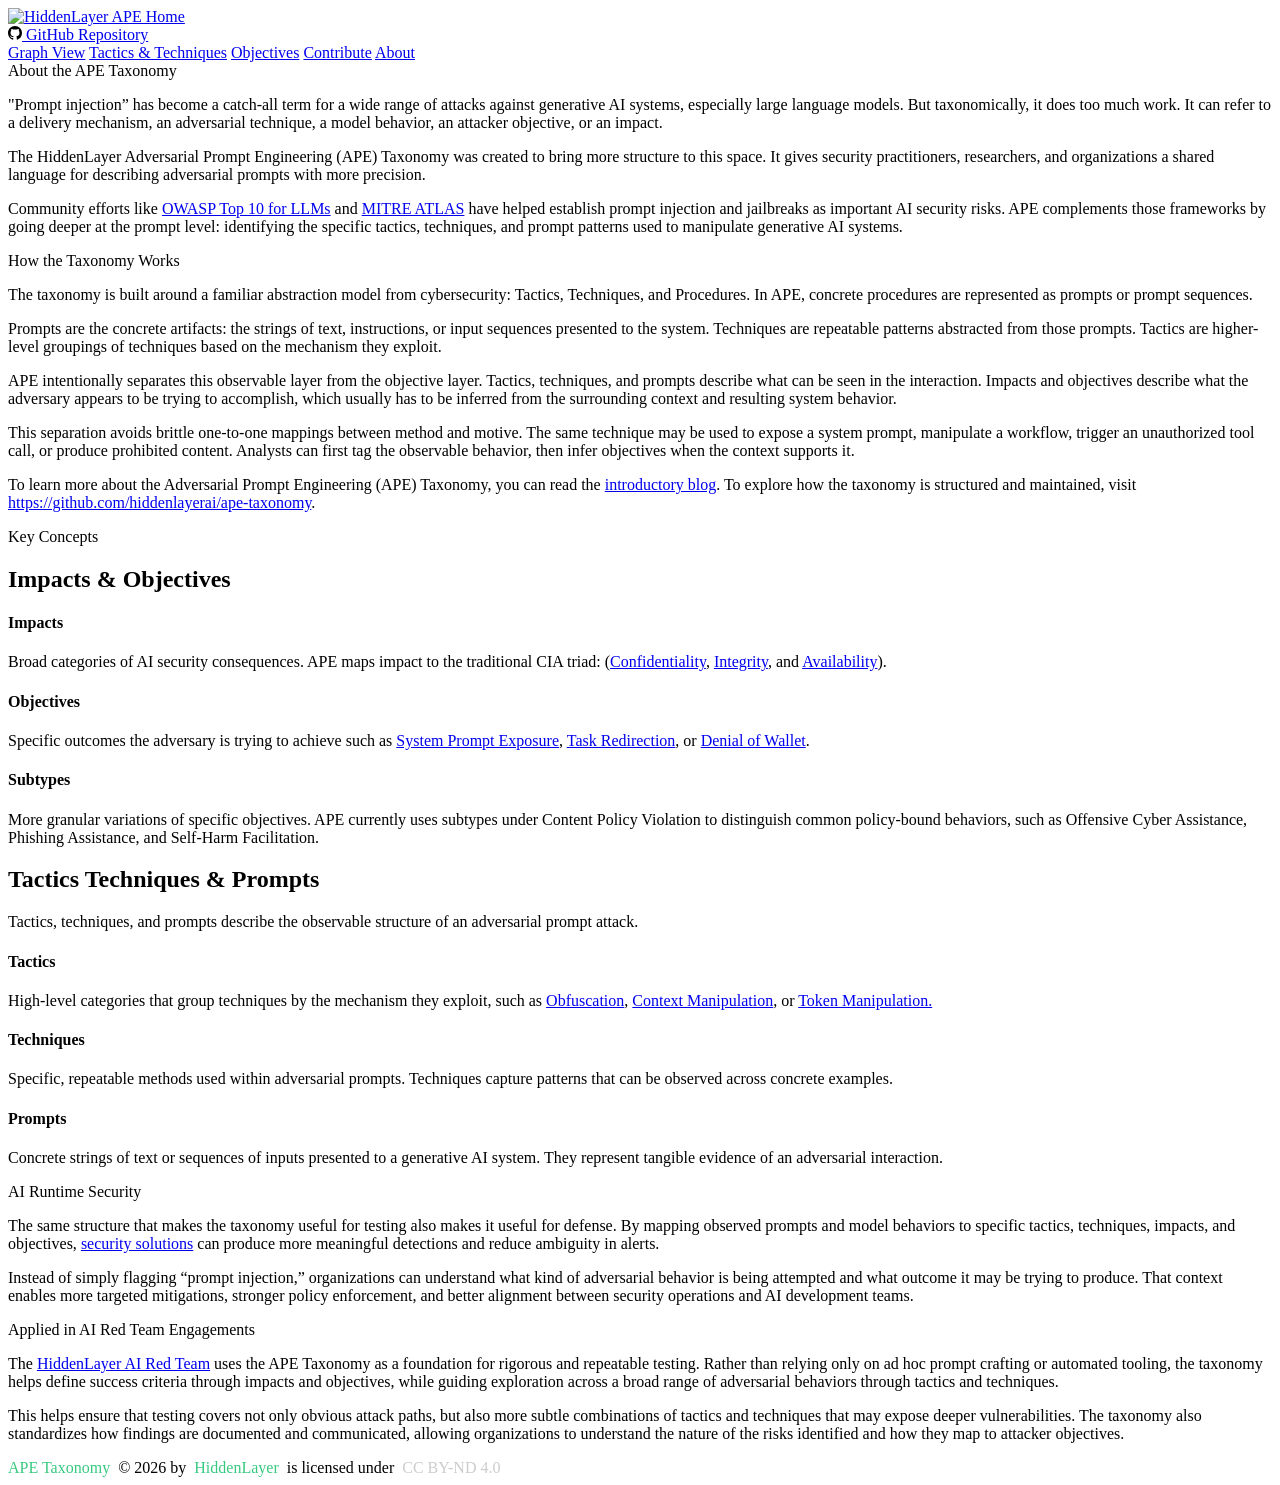
==== docs/about.html @ 5c0e4889 "APE v3" ====
<!DOCTYPE html>
<html lang="en">
<head>
  <meta charset="UTF-8" />
  <meta name="viewport" content="width=device-width, initial-scale=1.0" />
  <title>HiddenLayer APE</title>
  <link rel="icon" href="favicon.ico" />
  <link rel="preconnect" href="https://fonts.googleapis.com" />
  <link rel="preconnect" href="https://fonts.gstatic.com" crossorigin />
  <link href="https://fonts.googleapis.com/css2?family=Work+Sans:wght@400;500;600&family=Roboto+Mono:wght@400&display=swap" rel="stylesheet" />
  <link rel="stylesheet" href="css/main.css" />
</head>
<body>

  <!-- ── Header + Navigation ── -->
  <header>
    <a href="/index.html" class="nav-logo-link">
      <img src="images/logo.png" alt="HiddenLayer APE Home" class="nav-logo" />
    </a>
    <div class="header-actions">
      <a href="https://github.com/hiddenlayerai/ape-taxonomy" target="_blank" rel="noopener noreferrer"
         class="header-btn">
        <svg height="14" viewBox="0 0 16 16" width="14" aria-hidden="true"><path fill-rule="evenodd" d="M8 0C3.58 0 0 3.58 0 8c0 3.54 2.29 6.53 5.47 7.59.4.07.55-.17.55-.38 0-.19-.01-.82-.01-1.49-2.01.37-2.53-.49-2.69-.94-.09-.23-.48-.94-.82-1.13-.28-.15-.68-.52-.01-.53.63-.01 1.08.58 1.23.82.72 1.21 1.87.87 2.33.66.07-.52.28-.87.51-1.07-1.78-.2-3.64-.89-3.64-3.95 0-.87.31-1.59.82-2.15-.08-.2-.36-1.02.08-2.12 0 0 .67-.21 2.2.82.64-.18 1.32-.27 2-.27.68 0 1.36.09 2 .27 1.53-1.04 2.2-.82 2.2-.82.44 1.1.16 1.92.08 2.12.51.56.82 1.27.82 2.15 0 3.07-1.87 3.75-3.65 3.95.29.25.54.73.54 1.48 0 1.07-.01 1.93-.01 2.2 0 .21.15.46.55.38A8.013 8.013 0 0016 8c0-4.42-3.58-8-8-8z"></path></svg>
        GitHub Repository
      </a>
    </div>
    <nav id="main-nav">
      <a href="index.html" class="nav-link">Graph View</a>
      <a href="ttps.html" class="nav-link">Tactics & Techniques</a>
      <a href="objectives.html" class="nav-link">Objectives</a>
      <a href="contribute.html" class="nav-link">Contribute</a>
      <a href="about.html" class="nav-link active">About</a>
    </nav>
  </header>

  <!-- ── Main Content ── -->
  <main id="main-content" class="contribute-page">
    <section class="content-section contribute-intro">
      <div class="section-label">About the APE Taxonomy</div>
      <p>
        "Prompt injection” has become a catch-all term for a wide range of attacks against generative AI systems, especially large language models. But taxonomically, it does too much work. It can refer to a delivery mechanism, an adversarial technique, a model behavior, an attacker objective, or an impact.
      </p>
      <p>
        The HiddenLayer Adversarial Prompt Engineering (APE) Taxonomy was created to bring more structure to this space. It gives security practitioners, researchers, and organizations a shared language for describing adversarial prompts with more precision.
      </p>
      <p>
        Community efforts like <a href="https://owasp.org/www-project-top-10-for-large-language-model-applications/" target="_blank">OWASP Top 10 for LLMs</a> and <a href="https://atlas.mitre.org/" target="_blank">MITRE ATLAS</a> have helped establish prompt injection and jailbreaks as important AI security risks. APE complements those frameworks by going deeper at the prompt level: identifying the specific tactics, techniques, and prompt patterns used to manipulate generative AI systems.
      </p>
      <div class="section-label">How the Taxonomy Works</div>
      <p>
        The taxonomy is built around a familiar abstraction model from cybersecurity: Tactics, Techniques, and Procedures. In APE, concrete procedures are represented as prompts or prompt sequences.
      </p>
      <p>
        Prompts are the concrete artifacts: the strings of text, instructions, or input sequences presented to the system. Techniques are repeatable patterns abstracted from those prompts. Tactics are higher-level groupings of techniques based on the mechanism they exploit.
      </p>
      <p>
        APE intentionally separates this observable layer from the objective layer. Tactics, techniques, and prompts describe what can be seen in the interaction. Impacts and objectives describe what the adversary appears to be trying to accomplish, which usually has to be inferred from the surrounding context and resulting system behavior.
      </p>
      <p>
        This separation avoids brittle one-to-one mappings between method and motive. The same technique may be used to expose a system prompt, manipulate a workflow, trigger an unauthorized tool call, or produce prohibited content. Analysts can first tag the observable behavior, then infer objectives when the context supports it.
      </p>
      <p>
        To learn more about the Adversarial Prompt Engineering (APE) Taxonomy, you can read the <a href="https://www.hiddenlayer.com/research/introducing-a-taxonomy-of-adversarial-prompt-engineering" target="_blank">introductory blog</a>. To explore how the taxonomy is structured and maintained, visit <a href="https://github.com/hiddenlayerai/ape-taxonomy" target="_blank">https://github.com/hiddenlayerai/ape-taxonomy</a>. 
      </p>
    </section>

    <section class="content-section">
      <div class="section-label">Key Concepts</div>
      <!--
      <img src="/images/taxonomy_graphic.png" alt="APE TTPs" style="width: 75%; display: block; margin: 0 auto 20px;">
      -->
      <div class="about-panel-grid">
        <article class="detail-panel about-panel">
          <h2>Impacts & Objectives</h2>
          <h4>Impacts</h4>
          <p>Broad categories of AI security consequences. APE maps impact to the traditional CIA triad: (<a href="/impact.html?id=HLG01">Confidentiality</a>, <a href="/impact.html?id=HLG02">Integrity</a>, and <a href="/impact.html?id=HLG03">Availability</a>).</p>
          <h4>Objectives</h4>
          <p>Specific outcomes the adversary is trying to achieve such as <a href="/objective.html?id=HLG01.01">System Prompt Exposure</a>, <a href="/objective.html?id=HLG02.01">Task Redirection</a>, or <a href="/objective.html?id=HLG03.03">Denial of Wallet</a>.</p>
          <h4>Subtypes</h4>
          <p>More granular variations of specific objectives. APE currently uses subtypes under Content Policy Violation to distinguish common policy-bound behaviors, such as Offensive Cyber Assistance, Phishing Assistance, and Self-Harm Facilitation.</p>
        </article>

        <article class="detail-panel about-panel">
          <h2>Tactics Techniques & Prompts</h2>
          <p>Tactics, techniques, and prompts describe the observable structure of an adversarial prompt attack.</p>
          <h4>Tactics</h4>
          <p>High-level categories that group techniques by the mechanism they exploit, such as <a href="tactic.html?id=HLT01">Obfuscation</a>, <a href="tactic.html?id=HLT05">Context Manipulation</a>, or <a href="tactic.html?id=HLT04">Token Manipulation.</a></p>
          <h4>Techniques</h4>
          <p>Specific, repeatable methods used within adversarial prompts. Techniques capture patterns that can be observed across concrete examples. </p>
          <h4>Prompts</h4>
          <p>Concrete strings of text or sequences of inputs presented to a generative AI system. They represent tangible evidence of an adversarial interaction.</p>
        </article>
        
      </div>
    </section>

    <section class="content-section contribute-intro">
      <div class="section-label">AI Runtime Security</div>
      <p>
        The same structure that makes the taxonomy useful for testing also makes it useful for defense. By mapping observed prompts and model behaviors to specific tactics, techniques, impacts, and objectives, <a href="https://www.hiddenlayer.com/platform/ai-runtime-security" target="_blank">security solutions</a> can produce more meaningful detections and reduce ambiguity in alerts. 
      </p>
      <p>
        Instead of simply flagging “prompt injection,” organizations can understand what kind of adversarial behavior is being attempted and what outcome it may be trying to produce. That context enables more targeted mitigations, stronger policy enforcement, and better alignment between security operations and AI development teams.
      </p>
    </section>

    <section class="content-section contribute-intro">
      <div class="section-label">Applied in AI Red Team Engagements</div>
      <p>
        The <a href="https://www.hiddenlayer.com/services" target="_blank">HiddenLayer AI Red Team</a> uses the APE Taxonomy as a foundation for rigorous and repeatable testing. Rather than relying only on ad hoc prompt crafting or automated tooling, the taxonomy helps define success criteria through impacts and objectives, while guiding exploration across a broad range of adversarial behaviors through tactics and techniques.
      </p>
      <p>
        This helps ensure that testing covers not only obvious attack paths, but also more subtle combinations of tactics and techniques that may expose deeper vulnerabilities. The taxonomy also standardizes how findings are documented and communicated, allowing organizations to understand the nature of the risks identified and how they map to attacker objectives.
      </p>
    </section>



  </main>

  <footer class="site-footer">
    <a href="https://github.com/hiddenlayerai/ape-taxonomy" style="color: #37C980; text-decoration: none;">APE Taxonomy</a>
    <span>&nbsp;© 2026 by&nbsp;</span>
    <a href="https://hiddenlayer.com" style="color: #37C980; text-decoration: none;">HiddenLayer</a>
    <span>&nbsp;is licensed under&nbsp;</span>
    <a href="https://creativecommons.org/licenses/by-nd/4.0/" style="color: #ccc; text-decoration: none;">CC BY-ND 4.0</a>
  </footer>
</body>
</html>
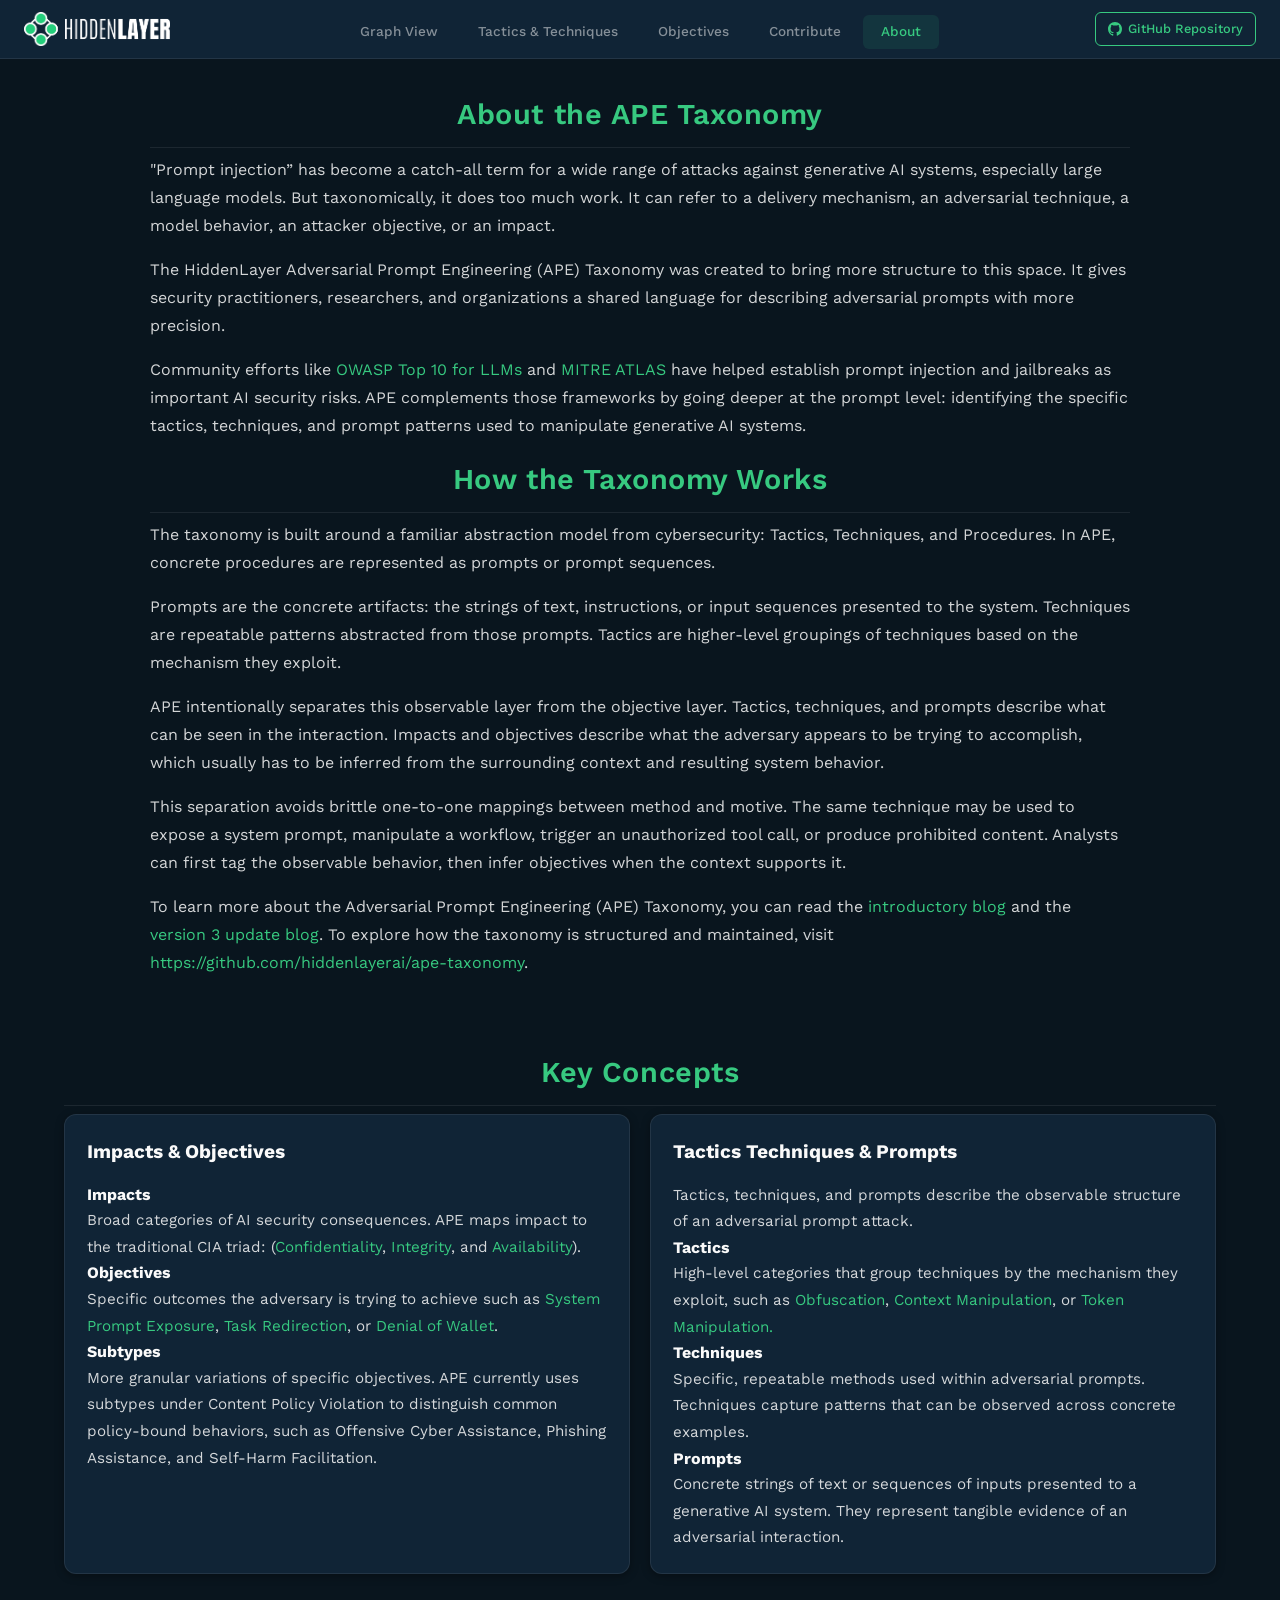
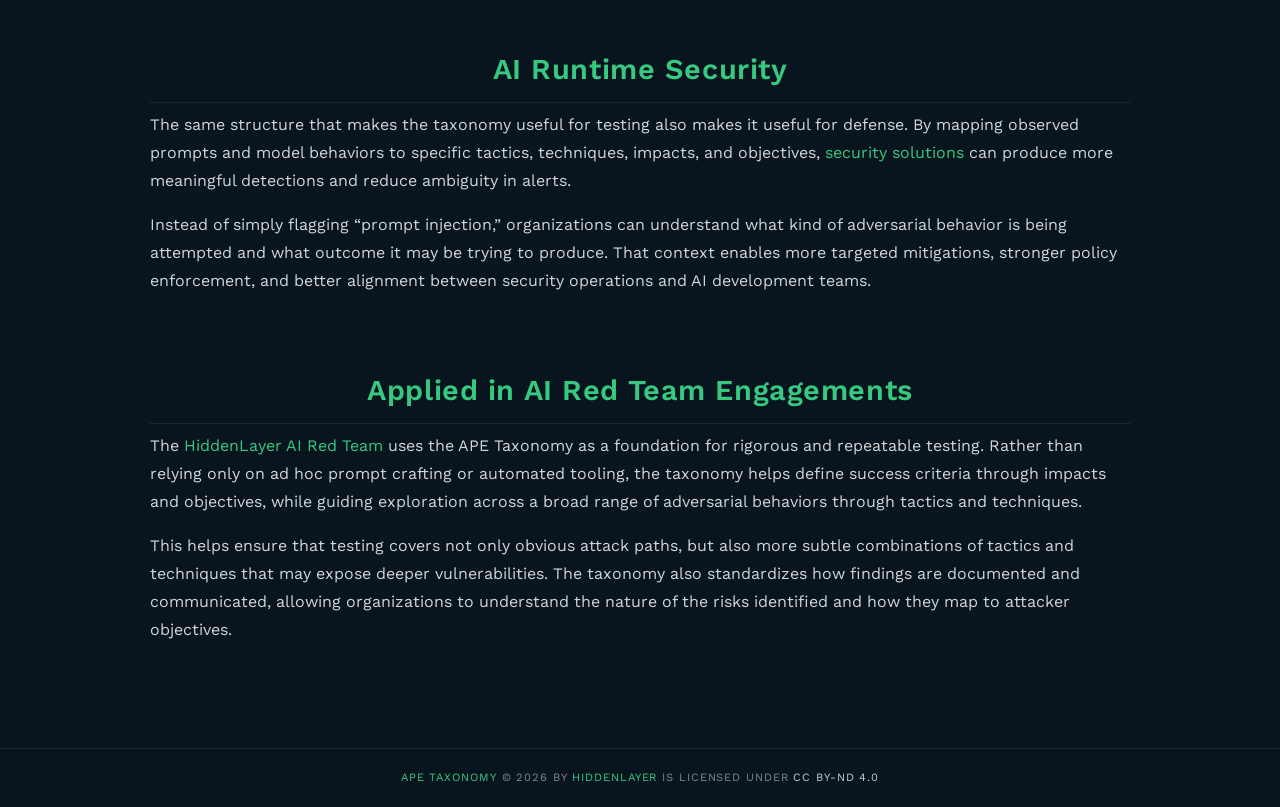
==== commit 99840fed: "Add Legacy Graph View Added v1 legacy graph view back for backwards compatibility." ====
--- a/docs/about.html
+++ b/docs/about.html
@@ -60,7 +60,7 @@
         This separation avoids brittle one-to-one mappings between method and motive. The same technique may be used to expose a system prompt, manipulate a workflow, trigger an unauthorized tool call, or produce prohibited content. Analysts can first tag the observable behavior, then infer objectives when the context supports it.
       </p>
       <p>
-        To learn more about the Adversarial Prompt Engineering (APE) Taxonomy, you can read the <a href="https://www.hiddenlayer.com/research/introducing-a-taxonomy-of-adversarial-prompt-engineering" target="_blank">introductory blog</a>. To explore how the taxonomy is structured and maintained, visit <a href="https://github.com/hiddenlayerai/ape-taxonomy" target="_blank">https://github.com/hiddenlayerai/ape-taxonomy</a>. 
+        To learn more about the Adversarial Prompt Engineering (APE) Taxonomy, you can read the <a href="https://www.hiddenlayer.com/research/introducing-a-taxonomy-of-adversarial-prompt-engineering" target="_blank">introductory blog</a> and the <a href="https://www.hiddenlayer.com/research/updating-hiddenlayers-ape-taxonomy-a-new-objective-model-for-ai-attacks" target="_blank">version 3 update blog</a>. To explore how the taxonomy is structured and maintained, visit <a href="https://github.com/hiddenlayerai/ape-taxonomy" target="_blank">https://github.com/hiddenlayerai/ape-taxonomy</a>. 
       </p>
     </section>
 
--- a/docs/css/main.css
+++ b/docs/css/main.css
@@ -0,0 +1,3212 @@
+/* ============================================================
+   HiddenLayer APE Stylesheet
+
+   Organization
+   1. Design Tokens
+   2. Reset & Base
+   3. Header & Navigation
+   4. Search & Results
+   5. Page Layout
+   6. Matrix & Categories
+   7. Cards & Accordions
+   8. Objectives Page
+   9. Industry Page
+   10. Modal & Prompt Examples
+   11. Graph Page
+   12. Detail Pages
+   13. Contribute Page
+   14. About Page
+   15. Animations
+   16. Responsive Breakpoints
+   17. Footer & Floating Actions
+   ============================================================ */
+
+/* ============================================================
+   Design Tokens
+   ============================================================ */
+:root {
+  --bg:           #09151E;
+  --bg-card:      #102436;
+  --bg-header:    #09151E;
+  --accent:       #37C980;
+  --accent-dim:   #37C980;
+  --text:         #FAFAFA;
+  --text-muted:   rgba(250,250,250,0.5);
+  --border:       rgba(250,250,250,0.08);
+  --highlight-bg: rgba(55, 201, 128, 0.25);
+  --highlight-color: #37C980;
+  --shadow-card:  0 2px 8px rgba(0,0,0,0.35);
+  --shadow-hover:  0 6px 20px rgba(0,0,0,0.55);
+  --radius:       8px;
+  --font:         'Work Sans', system-ui, sans-serif;
+  --transition:   0.2s ease;
+}
+
+/* ============================================================
+   Reset & Base
+   ============================================================ */
+*, *::before, *::after { box-sizing: border-box; margin: 0; padding: 0; }
+
+html { font-size: 16px; scroll-behavior: smooth; }
+
+body {
+  font-family: var(--font);
+  background: var(--bg);
+  color: var(--text);
+  min-height: 100vh;
+  display: grid; 
+  grid-template-rows: auto minmax(0, 1fr) auto;
+  flex-direction: column;
+  line-height: 1.6;
+  overflow-x: hidden;
+}
+
+a:hover { text-decoration: underline; }
+
+mark {
+  background: var(--highlight-bg);
+  color: var(--highlight-color);
+  border-radius: 2px;
+  padding: 0 1px;
+}
+
+footer a:hover {
+  color: var(--text);
+}
+
+#modal-body {
+  padding: 20px 18px;
+  overflow-y: auto;
+}
+
+.modal-examples-list li a:hover {
+  text-decoration: underline;
+}
+
+.detail-breadcrumbs a:hover {
+  color: var(--text);
+}
+
+.detail-meta h2 {
+  margin: 0 0 10px;
+  font-size: 0.98rem;
+  color: var(--text);
+}
+
+body:has(#controls) {
+  grid-template-rows: auto auto minmax(0, 1fr) auto;
+}
+
+html,
+body {
+  width: 100%;
+  max-width: 100%;
+  overflow-x: hidden;
+}
+
+/* ============================================================
+   Header & Navigation
+   ============================================================ */
+header {
+  background: #102436;
+  border-bottom: 1px solid var(--border);
+  padding: 9px 24px;
+  display: grid;
+  grid-template-columns: auto 1fr auto;
+  grid-template-rows: auto auto;
+  align-items: center;
+  column-gap: 16px;
+  row-gap: 6px;
+  position: sticky;
+  top: 0;
+  z-index: 100;
+}
+
+header > .nav-logo { grid-column: 1; grid-row: 1 / 3; align-self: center; }
+
+.header-center { grid-column: 2; grid-row: 1; }
+
+.header-actions { grid-column: 3; grid-row: 1 / 3; align-self: center; }
+
+header > #main-nav { grid-column: 2; grid-row: 2; display: flex; justify-content: center; gap: 4px; }
+
+.header-center {
+  display: flex;
+  flex-direction: column;
+  align-items: center;
+  gap: 18px;
+  min-width: 0;
+}
+
+.header-actions {
+  display: flex;
+  flex-direction: column;
+  align-items: stretch;
+  gap: 8px;
+  flex-shrink: 0;
+}
+
+.header-btn {
+  display: inline-flex;
+  align-items: center;
+  justify-content: center;
+  gap: 6px;
+  font-size: clamp(0.72rem, 1.3vw, 0.8rem);
+  font-weight: 500;
+  font-family: var(--font);
+  color: var(--accent);
+  border: 1px solid var(--accent);
+  border-radius: 6px;
+  padding: 6px 12px;
+  min-height: 32px;
+  white-space: nowrap;
+  text-decoration: none;
+  transition: background var(--transition), color var(--transition);
+}
+
+.header-btn:hover {
+  background: var(--accent);
+  color: var(--bg);
+  text-decoration: none;
+}
+
+.header-btn svg {
+  fill: currentColor;
+  flex-shrink: 0;
+}
+
+#site-title {
+  font-size: clamp(1.2rem, 2.5vw, 1.8rem);
+  line-height: 1.25;
+  font-weight: 600;
+  color: #FAFAFA;
+  letter-spacing: -0.01em;
+  text-align: center;
+}
+
+.matrix-scroll .category-header {
+  height: 96px;
+  min-height: 96px;
+  max-height: 96px;
+  display: flex;
+  align-items: center;
+  justify-content: center;
+  padding: 8px 6px;
+  margin-bottom: 12px;
+  text-align: center;
+}
+
+#objectives-content .category-header {
+  padding: 0;
+  margin-bottom: 0;
+  min-width: 0;
+  width: 100%;
+  min-height: 150px;
+  display: flex;
+  align-items: center;
+  justify-content: center;
+  gap: 12px;
+}
+
+.card:hover > .card-header .card-name,
+.card:hover > .objective-expand-toggle .card-name {
+  color: var(--accent);
+}
+
+.card-header {
+  display: flex;
+  align-items: flex-start;
+  justify-content: space-between;
+  gap: 12px;
+  padding: 14px 16px;
+  cursor: pointer;
+  user-select: none;
+  -webkit-user-select: none;
+}
+
+.card-header-text { flex: 1; min-width: 0; }
+
+#modal-header {
+  display: flex;
+  align-items: center;
+  justify-content: space-between;
+  padding: 14px 18px;
+  border-bottom: 1px solid var(--border);
+  flex-shrink: 0;
+}
+
+header > #main-nav {
+  position: static;
+  background: none;
+  border: none;
+  padding: 0;
+  min-height: auto;
+}
+
+header > .nav-logo-link {
+  grid-column: 1;
+  grid-row: 1 / 3;
+  align-self: center;
+}
+
+.nav-logo {
+  height: clamp(22px, 4vw, 34px);
+  width: auto;
+  display: block;
+}
+
+.nav-logo-link {
+  display: inline-block;
+}
+
+.nav-logo-link:hover {
+  text-decoration: none;
+}
+
+.nav-link {
+  font-size: clamp(0.75rem, 1.4vw, 0.85rem);
+  font-weight: 500;
+  color: var(--text-muted);
+  padding: 6px 18px;
+  border-radius: 6px;
+  text-decoration: none;
+  transition: color var(--transition), background var(--transition);
+}
+
+.nav-link:hover {
+  color: var(--text);
+  text-decoration: none;
+}
+
+.nav-link.active {
+  color: var(--accent);
+  background: rgba(55,201,128,0.1);
+}
+
+.detail-nav-section-title {
+  font-size: 0.7rem;
+  letter-spacing: 0.08em;
+  text-transform: uppercase;
+  color: var(--text-muted);
+  margin: 0 6px 10px;
+}
+
+.detail-example-header {
+  display: flex;
+  justify-content: space-between;
+  align-items: center;
+  gap: 12px;
+  padding: 10px 14px;
+  border-bottom: 1px solid var(--border);
+  color: var(--text-muted);
+  font-size: 0.7rem;
+  text-transform: uppercase;
+  letter-spacing: 0.08em;
+}
+
+.detail-objective-nav-item.depth-1 {
+  margin-bottom: 2px;
+}
+
+.detail-objective-nav-item.depth-1 .detail-technique-link {
+  border-radius: 6px;
+}
+
+.detail-example-header.standalone {
+  margin-bottom: 12px;
+  border: 1px solid var(--border);
+  border-radius: 12px;
+  background: var(--bg);
+}
+
+.category-name-btn,
+.card-header {
+  color: inherit;
+  text-decoration: none;
+}
+
+.category-name-btn:hover,
+.card-header:hover {
+  text-decoration: none;
+}
+
+.matrix-scroll .objective-category .category-header {
+  height: 104px;
+  min-height: 104px;
+  max-height: 104px;
+  padding: 8px 6px;
+}
+
+.objective-card .card-header,
+.objective-card-header {
+  width: 100%;
+  max-width: 100%;
+  border: 0;
+  background: transparent;
+  color: inherit;
+  font-family: var(--font);
+}
+
+.objective-category,
+.objective-card,
+.objective-card .card-header,
+.objective-card-header,
+.objective-impact-btn,
+.objective-impact-name,
+.objective-card .card-name {
+  min-width: 0;
+  max-width: 100%;
+}
+
+.objective-card .card-header {
+  align-items: center;
+  min-height: 58px;
+}
+
+.integrity-domain-header {
+  display: flex;
+  gap: 14px;
+  align-items: flex-start;
+}
+
+.integrity-domain .objective-card .card-header {
+  min-height: 40px;
+  padding: 8px 12px;
+}
+
+header {
+  position: relative;
+  display: grid;
+  grid-template-columns: 220px 1fr 220px;
+  align-items: center;
+  padding: 9px 24px;
+}
+
+header > #main-nav {
+  grid-column: 2;
+  display: flex;
+  justify-content: center;
+  align-items: center;
+  gap: 4px;
+}
+
+.header-actions {
+  position: absolute;
+  right: 24px;
+  top: 50%;
+  transform: translateY(-50%);
+}
+
+.nav-logo-link {
+  grid-column: 1;
+  justify-self: start;
+}
+
+.header-actions {
+  grid-column: 3;
+  justify-self: end;
+
+  position: static;
+  transform: none;
+}
+
+.integrity-domain-header,
+.objective-subtype-header {
+  gap: 0;
+}
+
+.objective-group-header {
+  display: flex;
+  align-items: center;
+  justify-content: flex-start;
+}
+
+.objective-nested-panel .objective-card .card-header {
+  min-height: 38px;
+  padding: 8px 10px;
+}
+
+#content.objectives-matrix .objective-impact-group .objective-card .card-header {
+  min-height: 40px;
+  padding: 8px 12px;
+}
+
+.card:hover > .card-header .card-name,
+.card:hover > .objective-expand-toggle .card-name {
+  color: var(--accent);
+}
+
+.objective-nested-panel .card:hover > .card-header .card-name,
+.objective-nested-panel .card:hover > .objective-expand-toggle .card-name {
+  color: var(--accent);
+}
+
+.detail-nav-section-title {
+  margin: 0 6px 14px;
+  font-size: 0.72rem;
+  font-weight: 500;
+  letter-spacing: 0.12em;
+  text-transform: uppercase;
+  color: rgba(250, 250, 250, 0.52);
+}
+
+/* ============================================================
+   Search & Results
+   ============================================================ */
+#controls {
+  background: var(--bg);
+  border-bottom: 1px solid var(--border);
+  padding: 12px 24px;
+}
+
+.search-wrap {
+  max-width: 680px;
+  margin: 0 auto;
+  position: relative;
+  display: flex;
+  align-items: center;
+}
+
+.search-icon {
+  position: absolute;
+  left: 12px;
+  color: var(--text-muted);
+  pointer-events: none;
+  font-size: 1rem;
+}
+
+#search-input,
+#graph-search-input {
+  width: 100%;
+  padding: 10px 44px 10px 38px;
+  background: var(--bg-card);
+  border: 1px solid var(--border);
+  border-radius: 24px;
+  color: var(--text);
+  font-size: 0.9rem;
+  font-family: var(--font);
+  outline: none;
+  transition: border-color var(--transition), box-shadow var(--transition);
+}
+
+#search-input::placeholder,
+#graph-search-input::placeholder { color: var(--text-muted); }
+
+#search-input:focus,
+#graph-search-input:focus {
+  border-color: var(--accent);
+  box-shadow: 0 0 0 3px rgba(55,201,128,0.15);
+}
+
+#clear-btn,
+#graph-clear-btn {
+  position: absolute;
+  right: 8px;
+  background: none;
+  border: none;
+  color: var(--text-muted);
+  cursor: pointer;
+  font-size: 1rem;
+  padding: 8px;
+  border-radius: 50%;
+  display: none;
+  line-height: 1;
+  transition: color var(--transition);
+}
+
+#clear-btn:hover,
+#graph-clear-btn:hover { color: var(--text); }
+
+#clear-btn.visible,
+#graph-clear-btn.visible { display: block; }
+
+#results-count {
+  font-size: 0.8rem;
+  color: var(--text-muted);
+  margin-bottom: 16px;
+  min-height: 1.2em;
+}
+
+#content.search-mode {
+  display: flex;
+  flex-direction: column;
+  align-items: stretch;
+  max-width: 800px;
+  margin: 0 auto;
+  width: 100%;
+  gap: 0;
+}
+
+#content.search-mode .search-result-card {
+  width: 100%;
+  margin-bottom: 8px;
+}
+
+.search-result-tactic {
+  font-size: 0.7rem;
+  font-weight: 500;
+  text-transform: uppercase;
+  letter-spacing: 0.07em;
+  color: var(--accent);
+  margin-bottom: 3px;
+}
+
+.search-result-name {
+  text-align: left !important;
+  font-size: 1rem !important;
+  margin-bottom: 0 !important;
+}
+
+.search-result-snippet {
+  font-size: 0.82rem;
+  color: var(--text-muted);
+  line-height: 1.55;
+  margin-top: 5px;
+  display: -webkit-box;
+  -webkit-line-clamp: 2;
+  -webkit-box-orient: vertical;
+  overflow: hidden;
+}
+
+#no-results {
+  text-align: center;
+  padding: 60px 24px;
+  color: var(--text-muted);
+  display: none;
+}
+
+#no-results.visible { display: block; }
+
+#no-results p { font-size: 1rem; margin-bottom: 8px; }
+
+#no-results small { font-size: 0.8rem; }
+
+#graph-controls .search-wrap { width: 100%; max-width: 800px; }
+
+#graph-results-count {
+  font-size: 0.8rem;
+  color: var(--text-muted);
+  margin-bottom: 10px;
+  min-height: 1.2em;
+}
+
+#graph-no-results {
+  text-align: center;
+  padding: 32px 24px;
+  color: var(--text-muted);
+}
+
+#graph-no-results[hidden] { display: none; }
+
+#graph-no-results p { font-size: 1rem; margin-bottom: 8px; }
+
+#graph-no-results small { font-size: 0.8rem; }
+
+#graph-svg.searching .graph-node {
+  opacity: 0.08;
+  transition: opacity 0.2s ease;
+}
+
+#graph-svg.searching .graph-node.match {
+  opacity: 1;
+}
+
+#graph-svg.searching .edge-tactic,
+#graph-svg.searching .edge-tech {
+  opacity: 0.04;
+}
+
+#graph-svg.searching .edge-tech.match {
+  opacity: 1;
+}
+
+#graph-svg.searching .edge-tactic.match {
+  opacity: 1;
+  stroke-opacity: 1;
+  stroke-width: 2.5;
+}
+
+#graph-svg.searching .graph-node-center {
+  opacity: 1;
+}
+
+.detail-sidebar-search {
+  width: 100%;
+  padding: 10px 12px;
+  background: var(--bg);
+  border: 1px solid var(--border);
+  border-radius: 10px;
+  color: var(--text);
+  font-size: 0.9rem;
+  font-family: var(--font);
+  outline: none;
+  margin-bottom: 16px;
+  transition: border-color var(--transition), box-shadow var(--transition);
+}
+
+.detail-sidebar-search:focus {
+  border-color: var(--accent);
+  box-shadow: 0 0 0 3px rgba(55,201,128,0.15);
+}
+
+.detail-sidebar-search::placeholder {
+  color: var(--text-muted);
+}
+
+#results-count:empty {
+  display: none;
+}
+
+/* ============================================================
+   Page Layout
+   ============================================================ */
+main {
+  flex: 1;
+  padding-top: 8px;
+  width: 100%;
+  max-width: 1800px;
+  margin-left: auto;
+  margin-right: auto;
+  overflow-x: auto;
+  min-height: 0;
+  overflow-y: auto;
+  align-self: start;
+}
+
+.content-section {
+  margin-bottom: 72px;
+}
+
+.section-label {
+  font-size: clamp(1.2rem, 2.5vw, 1.8rem);
+  font-weight: 600;
+  letter-spacing: 0.02em;
+  color: #37C980;
+  border-bottom: 1px solid var(--border);
+  padding-bottom: 10px;
+  margin-bottom: 8px;
+  text-align: center;
+}
+
+.section-subtitle {
+  font-size: 0.95rem;
+  font-weight: 400;
+  color: var(--text-muted);
+  text-align: center;
+  margin-bottom: 20px;
+}
+
+.content-section:first-of-type {
+  margin-top: 0;
+}
+
+main {
+  overflow-x: hidden;
+}
+
+/* ============================================================
+   Matrix & Categories
+   ============================================================ */
+.matrix-scroll-wrap {
+  position: relative;
+}
+
+.matrix-scroll-wrap::before,
+.matrix-scroll-wrap::after {
+  content: '';
+  position: absolute;
+  top: 0;
+  bottom: 0;
+  width: 32px;
+  pointer-events: none;
+  z-index: 10;
+  transition: opacity 0.25s ease;
+}
+
+.matrix-scroll-wrap::before {
+  left: 0;
+  background: linear-gradient(to right, var(--bg), transparent);
+  opacity: 0;
+}
+
+.matrix-scroll-wrap::after {
+  right: 0;
+  background: linear-gradient(to left, var(--bg), transparent);
+  opacity: 0;
+}
+
+.matrix-scroll-wrap.scroll-fade-left::before { opacity: 1; }
+
+.matrix-scroll-wrap.scroll-fade-right::after { opacity: 1; }
+
+.matrix-scroll {
+  overflow-x: auto;
+  scrollbar-width: thin;
+  scrollbar-color: var(--accent) var(--bg-card);
+}
+
+.matrix-scroll::-webkit-scrollbar {
+  display: block;
+  height: 10px;
+}
+
+.matrix-scroll::-webkit-scrollbar-track {
+  background: var(--bg-card);
+  border-radius: 999px;
+}
+
+.matrix-scroll::-webkit-scrollbar-thumb {
+  background: var(--accent);
+  border-radius: 999px;
+}
+
+.matrix-scroll .category {
+  display: flex;
+  flex-direction: column;
+}
+
+.matrix-scroll .category-name-btn {
+  width: 100%;
+  height: 100%;
+  display: flex;
+  align-items: center;
+  justify-content: center;
+}
+
+.matrix-scroll .category-name {
+  display: block;
+  line-height: 1.25;
+  white-space: normal;
+  word-break: normal;
+  overflow-wrap: break-word;
+  text-align: center;
+}
+
+#content {
+  display: grid;
+  grid-template-columns: repeat(8, minmax(0, 1fr));
+  align-items: flex-start;
+  gap: 12px;
+  width: 100%;
+  align-content: start;
+}
+
+.category {
+  min-width: 0;
+}
+
+#objectives-content .category {
+  flex: unset;
+  width: 100%;
+  max-width: none;
+  min-width: 0;
+  background: var(--bg-card);
+  border: 1px solid var(--border);
+  border-radius: var(--radius);
+  box-shadow: var(--shadow-card);
+  padding: 18px 18px;
+  transition: box-shadow var(--transition), border-color var(--transition);
+  cursor: pointer;
+  display: flex;
+  align-items: stretch;
+}
+
+#objectives-content .category:hover {
+  box-shadow: var(--shadow-hover);
+  border-color: rgba(250,250,250,0.15);
+}
+
+#objectives-content .category-name {
+  color: #D0FFEF;
+  text-align: center;
+  min-width: 0;
+  flex: 1 1 auto;
+  white-space: normal;
+  overflow-wrap: break-word; 
+  word-break: normal; 
+  line-height: 1.32;
+}
+
+#objectives-content .category:hover .category-name {
+  color: var(--accent);
+}
+
+.category-name {
+  font-size: 1.17rem;
+  font-weight: 600;
+  color: #D0FFEF;
+  letter-spacing: 0.02em;
+  text-align: center;
+}
+
+.category-name-btn {
+  display: inline-flex;
+  align-items: center;
+  gap: 5px;
+  cursor: pointer;
+  border-radius: 4px;
+  user-select: none;
+  -webkit-user-select: none;
+  transition: color var(--transition);
+}
+
+.category-name-btn:hover .category-name,
+.category-name-btn:focus .category-name {
+  color: var(--accent);
+}
+
+.tactic-arrow {
+  flex-shrink: 0;
+  font-size: 1.1rem;
+  color: var(--text-muted);
+  line-height: 1;
+  margin-left: 4px;
+  transition: color var(--transition);
+}
+
+.category-name-btn:hover .tactic-arrow,
+.category-name-btn:focus .tactic-arrow {
+  color: var(--accent);
+}
+
+#content.objectives-matrix {
+  grid-template-columns: repeat(4, minmax(0, 1fr));
+  gap: 12px;
+  width: 100%;
+  min-width: 0;
+}
+
+#content.objectives-matrix {
+  grid-template-columns: repeat(3, minmax(300px, 1fr));
+  gap: 44px;
+  align-items: start;
+  max-width: 1680px;
+  margin: 0 auto;
+}
+
+#content.objectives-matrix .objective-column-heading {
+  min-height: 52px !important;
+  margin-bottom: 2px !important;
+}
+
+#content.objectives-matrix 
+.objective-category[data-impact-id="HLG02"] 
+.objective-impact-group::before {
+  background: #37C980;
+}
+
+#content.objectives-matrix 
+.objective-category[data-impact-id="HLG01"] 
+.objective-impact-name {
+  color: #59B2FF;
+}
+
+#content.objectives-matrix 
+.objective-category[data-impact-id="HLG02"] 
+.objective-impact-name {
+  color: #37C980;
+}
+
+#content.objectives-matrix 
+.objective-category[data-impact-id="HLG03"] 
+.objective-impact-name {
+  color: #FFCE02;
+}
+
+#content.objectives-matrix 
+.objective-category[data-impact-id="HLG01"] 
+.objective-heading-link:hover 
+.objective-impact-name {
+  color: #A8DBFF;
+  text-shadow: 0 0 10px rgba(89,178,255,0.35);
+}
+
+#content.objectives-matrix 
+.objective-category[data-impact-id="HLG02"] 
+.objective-heading-link:hover 
+.objective-impact-name {
+  color: #8DFFC2;
+  text-shadow: 0 0 10px rgba(55,201,128,0.35);
+}
+
+#content.objectives-matrix 
+.objective-category[data-impact-id="HLG03"] 
+.objective-heading-link:hover 
+.objective-impact-name {
+  color: #FFF07A;
+  text-shadow: 0 0 10px rgba(255,206,2,0.35);
+}
+
+#content.objectives-matrix .objective-category .objective-column-heading {
+  display: flex;
+  justify-content: center;
+  align-items: flex-start;
+  text-align: center;
+}
+
+#content.objectives-matrix .objective-category .objective-heading-link {
+  width: 100%;
+  display: flex;
+  flex-direction: column;
+  align-items: center !important;
+  justify-content: flex-start;
+  text-align: center !important;
+}
+
+#content.objectives-matrix .objective-category .objective-heading-copy {
+  width: 100%;
+  display: flex;
+  flex-direction: column;
+  align-items: center !important;
+  text-align: center !important;
+}
+
+#content.objectives-matrix .objective-category .objective-impact-name,
+#content.objectives-matrix .objective-category .objective-impact-description {
+  width: 100%;
+  text-align: center !important;
+}
+
+#content.objectives-matrix .objective-impact-group {
+  position: relative;
+  padding: 18px 20px 14px;
+  margin-bottom: 14px;
+  background: rgba(16, 36, 54, 0.62);
+  border: 1px solid rgba(250, 250, 250, 0.10);
+  border-radius: 10px;
+  box-shadow: var(--shadow-card);
+  overflow: hidden;
+}
+
+#content.objectives-matrix .objective-impact-group::before {
+  content: '';
+  position: absolute;
+  inset: 0 auto 0 0;
+  width: 4px;
+  background: var(--domain-accent, var(--accent));
+}
+
+#content.objectives-matrix .objective-impact-group-confidentiality {
+  --domain-accent: #59B2FF;
+}
+
+#content.objectives-matrix .objective-impact-group-integrity {
+  --domain-accent: #37C980;
+}
+
+#content.objectives-matrix .objective-impact-group-availability {
+  --domain-accent: #FFCE02;
+}
+
+#content.objectives-matrix .objective-impact-group .objective-group-description {
+  display: block;
+  font-size: 0.86rem;
+  line-height: 1.45;
+  color: rgba(250, 250, 250, 0.68);
+}
+
+#content.objectives-matrix .objective-impact-group .integrity-domain-divider {
+  height: 1px;
+  margin: 16px 0 10px;
+  background: linear-gradient(to right, var(--domain-accent), transparent);
+  opacity: 0.8;
+}
+
+#content.objectives-matrix .objective-impact-group > .objective-subtype-cards,
+#content.objectives-matrix .objective-impact-group .objective-subtype-cards {
+  position: relative;
+}
+
+#content.objectives-matrix .objective-impact-group .objective-card {
+  margin-bottom: 7px;
+  background: rgba(16, 36, 54, 0.9);
+}
+
+#content.objectives-matrix .objective-impact-group .objective-card .card-name {
+  font-size: 0.86rem;
+}
+
+/* ============================================================
+   Cards & Accordions
+   ============================================================ */
+#objectives-content .card-chevron {
+  flex: 0 0 auto;
+  align-self: center;
+}
+
+.card {
+  background: var(--bg-card);
+  border: 1px solid var(--border);
+  border-radius: var(--radius);
+  margin-bottom: 8px;
+  box-shadow: var(--shadow-card);
+  transition: box-shadow var(--transition), border-color var(--transition);
+  overflow: hidden;
+}
+
+.card:hover {
+  box-shadow: var(--shadow-hover);
+  border-color: rgba(250,250,250,0.15);
+}
+
+.card-name {
+  font-size: 0.95rem;
+  font-weight: 500;
+  color: #FAFAFA;
+  margin-bottom: 4px;
+  text-align: center;
+}
+
+.card-chevron {
+  flex-shrink: 0;
+  color: var(--text-muted);
+  font-size: 1.1rem;
+  margin-top: 2px;
+}
+
+.card-share {
+  display: inline-flex;
+  align-items: center;
+  gap: 5px;
+  font-size: 0.75rem;
+  color: var(--text-muted);
+  cursor: pointer;
+  margin-top: 12px;
+  padding: 6px 10px;
+  border-radius: 4px;
+  transition: color var(--transition), background var(--transition);
+  background: none;
+  border: none;
+  font-family: var(--font);
+}
+
+.card-share:hover { color: var(--accent); background: rgba(55,201,128,0.08); }
+
+.objective-card .card-name {
+  line-height: 1.35;
+}
+
+.objective-impact-name,
+.objective-card .card-name {
+  overflow-wrap: anywhere;
+}
+
+.objective-card .card-name {
+  text-align: left;
+  font-weight: 600;
+  line-height: 1.35;
+}
+
+.integrity-domain .objective-card .card-name {
+  font-size: 0.86rem;
+}
+
+.objective-expand-toggle {
+  width: 100%;
+  border: 0;
+  background: transparent;
+  color: inherit;
+  font-family: var(--font);
+}
+
+.objective-card-expandable > .objective-expand-toggle {
+  cursor: pointer;
+}
+
+.objective-card-expandable.expanded > .objective-expand-toggle .objective-expand-chevron {
+  color: var(--accent);
+}
+
+.objective-expand-chevron {
+  transition: transform var(--transition), color var(--transition);
+}
+
+.objective-nested-panel {
+  padding: 0 12px 10px 12px;
+  border-top: 1px solid rgba(250, 250, 250, 0.08);
+}
+
+.objective-nested-panel[hidden] {
+  display: none;
+}
+
+.objective-nested-panel .objective-card {
+  margin: 8px 0 0;
+  background: rgba(9, 21, 30, 0.42);
+  border-color: rgba(250, 250, 250, 0.09);
+  box-shadow: none;
+}
+
+.objective-nested-panel .objective-card .card-name {
+  font-size: 0.82rem;
+}
+
+.objective-nested-panel .objective-nested-panel {
+  margin-left: 8px;
+  padding-right: 0;
+}
+
+.card:hover .objective-nested-panel .card-name {
+  color: #FAFAFA;
+}
+
+.card-chevron,
+.objective-expand-chevron {
+  transform: none !important;
+  transition: color var(--transition);
+}
+
+.objective-card-expandable.expanded > .objective-expand-toggle .objective-expand-chevron {
+  transform: none !important;
+  color: var(--accent);
+}
+
+.objective-nested-panel {
+  position: relative;
+  margin-left: 12px;
+  padding: 0 12px 10px 14px;
+  border-top: 1px solid rgba(250, 250, 250, 0.08);
+}
+
+.objective-nested-panel::before {
+  content: '';
+  position: absolute;
+  top: 10px;
+  bottom: 10px;
+  left: 0;
+  width: 2px;
+  border-radius: 999px;
+  background: rgba(55, 201, 128, 0.28);
+}
+
+.objective-card-expandable.expanded > .objective-nested-panel::before {
+  background: rgba(55, 201, 128, 0.55);
+  box-shadow: 0 0 10px rgba(55, 201, 128, 0.18);
+}
+
+/* ============================================================
+   Objectives Page
+   ============================================================ */
+#objectives-content {
+  display: grid;
+  grid-template-columns: repeat(5, 1fr);
+  gap: 12px;
+  width: 100%;
+  margin: 0 auto;
+}
+
+.detail-technique-list,
+.detail-objective-subtype-list {
+  list-style: none;
+  margin: 0;
+  padding: 0;
+}
+
+.detail-objective-subtype-list {
+  margin: 4px 0 10px 14px;
+  padding-left: 12px;
+  border-left: 3px solid rgba(55, 201, 128, 0.28);
+}
+
+.detail-objective-subtype-list .detail-technique-link {
+  padding: 7px 10px;
+  font-size: 0.82rem;
+  line-height: 1.45;
+  color: rgba(250, 250, 250, 0.78);
+}
+
+.detail-objective-subtype-list .detail-technique-link:hover {
+  color: var(--text);
+  background: rgba(55, 201, 128, 0.08);
+}
+
+.detail-objective-subtype-list .detail-technique-link.active {
+  color: var(--text);
+  background: rgba(55, 201, 128, 0.16);
+  box-shadow: inset 3px 0 0 var(--accent);
+}
+
+.detail-objective-child-indicator,
+.detail-objective-child-spacer {
+  display: inline-block;
+  width: 12px;
+  margin-right: 6px;
+  color: var(--text-muted);
+}
+
+.objective-category {
+  min-width: 0;
+  width: 100%;
+}
+
+.objective-impact-btn {
+  width: 100%;
+  border: 0;
+  background: transparent;
+  color: inherit;
+  font-family: var(--font);
+}
+
+.objective-impact-name {
+  font-size: 1.08rem;
+  line-height: 1.28;
+}
+
+.objective-impact-name,
+.objective-impact-description {
+  text-align: left;
+}
+
+.objective-category {
+  background: transparent;
+  border: 0;
+  box-shadow: none;
+}
+
+.objective-column-heading {
+  min-height: 64px;
+  margin-bottom: 4px;
+}
+
+.objective-heading-link {
+  display: flex;
+  flex-direction: column;
+  align-items: flex-start;
+  text-align: left;
+  gap: 4px;
+}
+
+.objective-heading-link:hover {
+  text-decoration: none;
+}
+
+.objective-heading-icon {
+  width: 64px;
+  height: 64px;
+  border-radius: 50%;
+  display: inline-flex;
+  align-items: center;
+  justify-content: center;
+  flex: 0 0 64px;
+  color: var(--accent);
+  background: rgba(55, 201, 128, 0.08);
+  border: 1px solid rgba(55, 201, 128, 0.42);
+  box-shadow: 0 0 28px rgba(55, 201, 128, 0.08);
+  font-size: 1.55rem;
+}
+
+.objective-heading-copy {
+  align-items: flex-start;
+}
+
+.objective-impact-name {
+  display: block;
+  text-align: left;
+  color: var(--text);
+  font-size: clamp(1.2rem, 2vw, 1.55rem);
+  line-height: 1.2;
+  letter-spacing: -0.02em;
+}
+
+.objective-heading-link:hover .objective-impact-name {
+  color: var(--accent);
+}
+
+.objective-impact-description {
+  display: block;
+  color: rgba(250, 250, 250, 0.68);
+  font-size: 0.95rem;
+  line-height: 1.45;
+}
+
+.objective-card {
+  margin-bottom: 10px;
+  background: linear-gradient(180deg, rgba(19, 43, 64, 0.96), rgba(16, 36, 54, 0.96));
+  border-color: rgba(89, 178, 255, 0.18);
+}
+
+.integrity-domain {
+  position: relative;
+  padding: 18px 20px 14px;
+  margin-bottom: 14px;
+  background: rgba(16, 36, 54, 0.62);
+  border: 1px solid rgba(250, 250, 250, 0.10);
+  border-radius: 10px;
+  box-shadow: var(--shadow-card);
+  overflow: hidden;
+}
+
+.integrity-domain::before {
+  content: '';
+  position: absolute;
+  inset: 0 auto 0 0;
+  width: 4px;
+  background: var(--domain-accent, var(--accent));
+}
+
+.integrity-domain-behavioral {
+  --domain-accent: #FF9F2E;
+}
+
+.integrity-domain-system {
+  --domain-accent: #A997FF;
+}
+
+.integrity-domain-other {
+  --domain-accent: #B2C4D4;
+}
+
+.integrity-domain-icon {
+  width: 42px;
+  height: 42px;
+  border-radius: 50%;
+  display: inline-flex;
+  align-items: center;
+  justify-content: center;
+  flex: 0 0 42px;
+  color: var(--domain-accent);
+  border: 1px solid color-mix(in srgb, var(--domain-accent) 45%, transparent);
+  background: color-mix(in srgb, var(--domain-accent) 12%, transparent);
+  font-size: 1.1rem;
+}
+
+.integrity-domain-copy {
+  display: flex;
+  flex-direction: column;
+  gap: 4px;
+  min-width: 0;
+}
+
+.integrity-domain-title {
+  color: var(--domain-accent);
+  font-weight: 700;
+  font-size: 1rem;
+  line-height: 1.25;
+}
+
+.integrity-domain-description {
+  color: rgba(250, 250, 250, 0.68);
+  font-size: 0.86rem;
+  line-height: 1.45;
+}
+
+.integrity-domain-divider {
+  height: 1px;
+  margin: 16px 0 10px;
+  background: linear-gradient(to right, var(--domain-accent), transparent);
+  opacity: 0.8;
+}
+
+.integrity-domain .objective-card {
+  margin-bottom: 7px;
+  background: rgba(16, 36, 54, 0.9);
+}
+
+.detail-brand-logo,
+.objective-heading-icon,
+.integrity-domain-icon {
+  display: none !important;
+}
+
+.objective-heading-link {
+  display: flex;
+  flex-direction: column;
+  align-items: flex-start;
+  text-align: left;
+  gap: 4px;
+}
+
+.objective-heading-copy {
+  display: flex;
+  flex-direction: column;
+  align-items: flex-start;
+}
+
+.objective-impact-name,
+.objective-impact-description {
+  text-align: left;
+}
+
+.objective-column-heading {
+  min-height: 70px;
+}
+
+.objective-group-description {
+  font-size: 0.86rem;
+  line-height: 1.45;
+  color: rgba(250, 250, 250, 0.68);
+}
+
+.detail-objective-subtype-list {
+  margin: 4px 0 10px 14px;
+  padding-left: 12px;
+  border-left: 3px solid rgba(55, 201, 128, 0.28);
+}
+
+.detail-objective-subtype-list .detail-technique-link {
+  padding: 7px 10px;
+  font-size: 0.82rem;
+  line-height: 1.45;
+  color: rgba(250, 250, 250, 0.78);
+}
+
+.detail-objective-subtype-list .detail-technique-link.active {
+  background: rgba(55, 201, 128, 0.16);
+  box-shadow: inset 3px 0 0 var(--accent);
+  color: var(--text);
+}
+
+.detail-selector-panel {
+  margin-bottom: 24px;
+}
+
+/* ============================================================
+   Industry Page
+   ============================================================ */
+#industry-grid {
+  display: grid;
+  grid-template-columns: repeat(3, 1fr);
+  gap: 12px;
+  width: 100%;
+}
+
+.industry-placeholder {
+  background: var(--bg-card);
+  border: 1px solid var(--border);
+  border-radius: var(--radius);
+  box-shadow: var(--shadow-card);
+  padding: 14px 16px;
+  min-height: 100px;
+  display: flex;
+  align-items: center;
+  justify-content: center;
+  gap: 8px;
+  cursor: pointer;
+  transition: box-shadow var(--transition), border-color var(--transition);
+}
+
+.industry-placeholder:hover {
+  box-shadow: var(--shadow-hover);
+  border-color: rgba(250,250,250,0.15);
+}
+
+.industry-name {
+  font-size: 1.17rem;
+  font-weight: 600;
+  letter-spacing: 0.02em;
+  color: #D0FFEF;
+  text-align: center;
+  overflow-wrap: break-word;
+}
+
+.industry-placeholder:hover .industry-name {
+  color: var(--accent);
+}
+
+/* ============================================================
+   Modal & Prompt Examples
+   ============================================================ */
+#modal-overlay {
+  position: fixed;
+  inset: 0;
+  z-index: 200;
+  background: rgba(0,0,0,0.65);
+  display: flex;
+  align-items: center;
+  justify-content: center;
+  padding: 24px;
+}
+
+#modal-overlay[hidden] { display: none; }
+
+#modal {
+  background: var(--bg-card);
+  border: 1px solid var(--border);
+  border-radius: var(--radius);
+  box-shadow: 0 24px 64px rgba(0,0,0,0.6);
+  width: 100%;
+  max-width: 960px;
+  max-height: 85vh;
+  display: flex;
+  flex-direction: column;
+  overflow: hidden;
+}
+
+#modal-category {
+  font-size: 0.92rem;
+  color: var(--text-muted);
+  text-transform: uppercase;
+  letter-spacing: 0.06em;
+}
+
+#modal-close {
+  background: none;
+  border: none;
+  color: var(--text-muted);
+  font-size: 1rem;
+  cursor: pointer;
+  padding: 10px 12px;
+  border-radius: 4px;
+  line-height: 1;
+  transition: color var(--transition);
+}
+
+#modal-close:hover { color: var(--text); }
+
+#modal-title {
+  font-size: 1.6rem;
+  font-weight: 600;
+  color: var(--accent);
+  margin-bottom: 14px;
+  line-height: 1.3;
+}
+
+#modal-detail {
+  font-size: 1.1rem;
+  color: var(--text-muted);
+  line-height: 1.75;
+  white-space: pre-wrap;
+}
+
+.modal-examples-label {
+  font-size: 0.95rem;
+  font-weight: 600;
+  letter-spacing: 0.08em;
+  text-transform: uppercase;
+  color: var(--accent);
+  margin-top: 20px;
+  margin-bottom: 8px;
+}
+
+.modal-tactic-name {
+  font-size: 1rem;
+  color: var(--text);
+}
+
+.modal-examples-list {
+  margin: 0;
+  padding-left: 1.25em;
+  display: flex;
+  flex-direction: column;
+  gap: 6px;
+}
+
+.modal-examples-list li {
+  font-size: 1.1rem;
+  color: var(--text-muted);
+  line-height: 1.6;
+}
+
+.modal-examples-list li a {
+  color: var(--accent);
+  text-decoration: none;
+  word-break: break-all;
+}
+
+#modal-tags {
+  display: flex;
+  flex-wrap: wrap;
+  gap: 6px;
+  margin-top: 16px;
+}
+
+#modal-share {
+  margin-top: 16px;
+}
+
+.modal-example-num {
+  font-size: 0.75rem;
+  font-weight: 500;
+  color: var(--text-muted);
+  margin-top: 16px;
+  margin-bottom: 2px;
+  text-transform: uppercase;
+  letter-spacing: 0.05em;
+}
+
+.modal-example-code {
+  margin-top: 8px;
+  background: #FAFAFA;
+  border-radius: var(--radius);
+  padding: 14px 16px;
+  overflow-x: auto;
+  white-space: pre-wrap;
+  word-break: break-word;
+}
+
+.modal-example-code code {
+  font-family: 'Roboto Mono', monospace;
+  font-size: 1rem;
+  color: #102436;
+  line-height: 1.7;
+}
+
+.modal-example-disclaimer {
+  font-size: 0.8rem;
+  color: var(--text-muted);
+  margin: 6px 0 0;
+  line-height: 1.5;
+}
+
+/* ============================================================
+   Graph Page
+   ============================================================ */
+.graph-page main {
+  overflow-x: auto;
+}
+
+.graph-page #graph-main {
+  height: calc(100vh - 300px);
+  min-height: 0;
+  overflow: hidden;
+}
+
+#graph-controls {
+  background: var(--bg);
+  border-bottom: 1px solid var(--border);
+  padding: 12px 24px 10px;
+  display: flex;
+  flex-direction: column;
+  align-items: center;
+  gap: 10px;
+}
+
+#graph-legacy-btn,
+#graph-reset-btn {
+  background: var(--bg-card);
+  border: 1px solid var(--border);
+  border-radius: var(--radius);
+  color: var(--text-muted);
+  cursor: pointer;
+  font-size: 0.8rem;
+  font-family: var(--font);
+  padding: 6px 10px;
+  line-height: 1;
+  transition: color var(--transition), border-color var(--transition);
+}
+
+#graph-legacy-btn:hover,
+#graph-reset-btn:hover {
+  color: var(--accent);
+  border-color: var(--accent);
+}
+
+#graph-expand-all-btn {
+  background: var(--bg-card);
+  border: 1px solid var(--border);
+  border-radius: var(--radius);
+  color: var(--text-muted);
+  cursor: pointer;
+  font-size: 0.8rem;
+  font-family: var(--font);
+  padding: 6px 10px;
+  line-height: 1;
+  transition: color var(--transition), border-color var(--transition);
+}
+
+#graph-expand-all-btn:hover {
+  color: var(--accent);
+  border-color: var(--accent);
+}
+
+#graph-results-panel {
+  background: var(--bg);
+  border-bottom: 1px solid var(--border);
+  padding: 8px 24px 16px;
+  max-height: 340px;
+  overflow-y: auto;
+}
+
+#graph-results-panel[hidden] { display: none; }
+
+#graph-results-list {
+  display: flex;
+  flex-direction: column;
+  gap: 6px;
+  max-width: 800px;
+  margin: 0 auto;
+}
+
+#graph-svg .graph-node .node-circle,
+#graph-svg .graph-node-center .node-circle {
+  fill: var(--bg-card);
+}
+
+#graph-svg .graph-node-tech.branch-lit .node-circle,
+#graph-svg .graph-node-tech.match .node-circle,
+#graph-svg .graph-node-tactic.match .node-circle {
+  fill: var(--bg-card);
+}
+
+.graph-page main {
+  padding: 0;
+  max-width: none;
+  display: flex;
+}
+
+#graph-main {
+  position: relative;
+}
+
+#graph-svg {
+  width: 100%;
+  height: 100%;
+  min-height: 0;
+  display: block;
+  cursor: grab;
+}
+
+#graph-svg:active {
+  cursor: grabbing;
+}
+
+.graph-node {
+  cursor: grab;
+}
+
+.graph-node-tactic,
+.graph-node-tech {
+  cursor: default;
+}
+
+.graph-node:active {
+  cursor: grabbing;
+}
+
+.graph-node-center {
+  cursor: grab;
+}
+
+.graph-node-center .node-circle {
+  fill: var(--bg-card);
+  stroke: var(--accent);
+  stroke-width: 2.5;
+}
+
+.graph-node-tactic .node-circle {
+  fill: var(--bg-card);
+  stroke: var(--accent);
+  stroke-width: 5;
+  transition: fill 0.15s;
+}
+
+.graph-node-tech .node-circle {
+  fill: var(--bg-card);
+  stroke-width: 5;
+  transition: fill 0.15s, stroke 0.15s;
+}
+
+.edge-tactic {
+  stroke: rgba(55,201,128,0.3);
+  stroke-width: 1.5;
+  fill: none;
+}
+
+.edge-tech {
+  stroke-width: 1;
+  fill: none;
+}
+
+.node-label-center {
+  font-family: var(--font);
+  font-size: 26px;
+  font-weight: 600;
+  fill: var(--accent);
+  pointer-events: none;
+}
+
+.node-label-tactic {
+  font-family: var(--font);
+  font-size: 16.5px;
+  font-weight: 500;
+  fill: #D0FFEF;
+  pointer-events: none;
+  transition: opacity 0.2s ease;
+}
+
+.node-label-tech {
+  font-family: var(--font);
+  font-size: 12px;
+  font-weight: 400;
+  fill: rgba(250,250,250,0.85);
+  pointer-events: none;
+}
+
+.node-label-tech-inside {
+  font-family: var(--font);
+  font-weight: 600;
+  fill: rgba(250,250,250,0.9);
+}
+
+.graph-node-tactic.color-0 .node-circle { stroke: #37C980; }
+
+.graph-node-tactic.color-0:hover .node-circle { fill: rgba(55,201,128,0.15); }
+
+.graph-node-tactic.color-0 .node-label-tactic { fill: #37C980; }
+
+.graph-node-tech.color-0 .node-circle { stroke: rgba(55,201,128,0.55); }
+
+.graph-node-tech.color-0:hover .node-circle { stroke: #37C980; fill: rgba(55,201,128,0.12); }
+
+.graph-node-tactic.color-1 .node-circle { stroke: #1385F0; }
+
+.graph-node-tactic.color-1:hover .node-circle { fill: rgba(19,133,240,0.15); }
+
+.graph-node-tactic.color-1 .node-label-tactic { fill: #59B2FF; }
+
+.graph-node-tech.color-1 .node-circle { stroke: rgba(19,133,240,0.55); }
+
+.graph-node-tech.color-1:hover .node-circle { stroke: #1385F0; fill: rgba(19,133,240,0.12); }
+
+.graph-node-tactic.color-2 .node-circle { stroke: #D0FFEF; }
+
+.graph-node-tactic.color-2:hover .node-circle { fill: rgba(208,255,239,0.12); }
+
+.graph-node-tactic.color-2 .node-label-tactic { fill: #D0FFEF; }
+
+.graph-node-tech.color-2 .node-circle { stroke: rgba(208,255,239,0.5); }
+
+.graph-node-tech.color-2:hover .node-circle { stroke: #D0FFEF; fill: rgba(208,255,239,0.1); }
+
+.graph-node-tactic.color-3 .node-circle { stroke: #59B2FF; }
+
+.graph-node-tactic.color-3:hover .node-circle { fill: rgba(89,178,255,0.15); }
+
+.graph-node-tactic.color-3 .node-label-tactic { fill: #59B2FF; }
+
+.graph-node-tech.color-3 .node-circle { stroke: rgba(89,178,255,0.55); }
+
+.graph-node-tech.color-3:hover .node-circle { stroke: #59B2FF; fill: rgba(89,178,255,0.12); }
+
+.graph-node-tactic.color-4 .node-circle { stroke: #A997FF; }
+
+.graph-node-tactic.color-4:hover .node-circle { fill: rgba(169,151,255,0.15); }
+
+.graph-node-tactic.color-4 .node-label-tactic { fill: #A997FF; }
+
+.graph-node-tech.color-4 .node-circle { stroke: rgba(169,151,255,0.55); }
+
+.graph-node-tech.color-4:hover .node-circle { stroke: #A997FF; fill: rgba(169,151,255,0.12); }
+
+.graph-node-tactic.color-5 .node-circle { stroke: #B2C4D4; }
+
+.graph-node-tactic.color-5:hover .node-circle { fill: rgba(178,196,212,0.15); }
+
+.graph-node-tactic.color-5 .node-label-tactic { fill: #B2C4D4; }
+
+.graph-node-tech.color-5 .node-circle { stroke: rgba(178,196,212,0.55); }
+
+.graph-node-tech.color-5:hover .node-circle { stroke: #B2C4D4; fill: rgba(178,196,212,0.12); }
+
+.graph-node-tactic.color-6 .node-circle { stroke: #C46952; }
+
+.graph-node-tactic.color-6:hover .node-circle { fill: rgba(196,105,82,0.15); }
+
+.graph-node-tactic.color-6 .node-label-tactic { fill: #C46952; }
+
+.graph-node-tech.color-6 .node-circle { stroke: rgba(196,105,82,0.55); }
+
+.graph-node-tech.color-6:hover .node-circle { stroke: #C46952; fill: rgba(196,105,82,0.12); }
+
+.graph-node-tactic.color-7 .node-circle { stroke: #FFCE02; }
+
+.graph-node-tactic.color-7:hover .node-circle { fill: rgba(255,206,2,0.15); }
+
+.graph-node-tactic.color-7 .node-label-tactic { fill: #FFCE02; }
+
+.graph-node-tech.color-7 .node-circle { stroke: rgba(255,206,2,0.55); }
+
+.graph-node-tech.color-7:hover .node-circle { stroke: #FFCE02; fill: rgba(255,206,2,0.12); }
+
+.graph-node-tech.branch-lit.color-0 .node-circle { stroke: #37C980;  fill: rgba(55,201,128,0.15); }
+
+.graph-node-tech.branch-lit.color-1 .node-circle { stroke: #1385F0;  fill: rgba(19,133,240,0.15); }
+
+.graph-node-tech.branch-lit.color-2 .node-circle { stroke: #D0FFEF;  fill: rgba(208,255,239,0.12); }
+
+.graph-node-tech.branch-lit.color-3 .node-circle { stroke: #59B2FF;  fill: rgba(89,178,255,0.15); }
+
+.graph-node-tech.branch-lit.color-4 .node-circle { stroke: #A997FF;  fill: rgba(169,151,255,0.15); }
+
+.graph-node-tech.branch-lit.color-5 .node-circle { stroke: #B2C4D4;  fill: rgba(178,196,212,0.15); }
+
+.graph-node-tech.branch-lit.color-6 .node-circle { stroke: #C46952;  fill: rgba(196,105,82,0.15); }
+
+.graph-node-tech.branch-lit.color-7 .node-circle { stroke: #FFCE02;  fill: rgba(255,206,2,0.15); }
+
+.edge-tech.branch-lit { stroke-opacity: 0.85; }
+
+.node-label-tactic-inside {
+  font-family: var(--font);
+  font-weight: 600;
+  fill: #FAFAFA;
+}
+
+.node-label-tactic-count {
+  font-family: var(--font);
+  font-weight: 400;
+  fill: rgba(250,250,250,0.72);
+}
+
+.graph-node-tactic .node-circle {
+  fill: rgba(16, 36, 54, 0.92);
+  stroke-width: 3;
+}
+
+.tight-paragraph-break {
+  display: block;
+  height: 10px;
+}
+
+/* ============================================================
+   Detail Pages
+   ============================================================ */
+.detail-page {
+  min-height: 100vh;
+}
+
+.detail-app {
+  display: grid;
+  grid-template-columns: 320px 1fr;
+  min-height: 0;
+  overflow: hidden;
+}
+
+.detail-sidebar {
+  position: sticky;
+  top: 0;
+  height: auto;
+  max-height: 100%;
+  overflow-y: auto;
+  background: #102436;
+  border-right: 1px solid var(--border);
+  padding: 20px 16px 28px;
+}
+
+.detail-brand {
+  display: flex;
+  align-items: center;
+  gap: 12px;
+  padding: 4px 4px 16px;
+  margin-bottom: 16px;
+  border-bottom: 1px solid var(--border);
+}
+
+.detail-brand-logo {
+  height: 28px;
+  width: auto;
+  flex-shrink: 0;
+}
+
+.detail-brand-title {
+  font-size: 0.98rem;
+  font-weight: 600;
+  color: var(--text);
+}
+
+.detail-brand-subtitle {
+  font-size: 0.78rem;
+  color: var(--text-muted);
+  margin-top: 2px;
+}
+
+.detail-tactic-toggle {
+  display: flex;
+  align-items: center;
+  justify-content: space-between;
+  width: 100%;
+  padding: 10px 10px;
+  border: 0;
+  border-radius: 8px;
+  background: transparent;
+  color: var(--text);
+  font-weight: 600;
+  font-family: var(--font);
+  font-size: 0.95rem;
+  text-align: left;
+  cursor: pointer;
+  transition: background var(--transition), color var(--transition);
+}
+
+.detail-tactic-toggle:hover {
+  background: rgba(250,250,250,0.05);
+}
+
+.detail-tactic-toggle.active-parent {
+  background: rgba(250,250,250,0.06);
+}
+
+.detail-tactic-toggle-left {
+  display: inline-flex;
+  align-items: center;
+  gap: 8px;
+  min-width: 0;
+}
+
+.detail-tactic-chevron {
+  display: inline-block;
+  width: 12px;
+  transition: transform var(--transition);
+  color: var(--text-muted);
+  flex-shrink: 0;
+}
+
+.detail-tactic-toggle.expanded .detail-tactic-chevron {
+  transform: rotate(90deg);
+}
+
+.detail-technique-list {
+  list-style: none;
+  margin: 4px 0 10px;
+  padding: 0;
+}
+
+.detail-technique-link {
+  display: block;
+  padding: 8px 10px 8px 22px;
+  border-radius: 8px;
+  color: rgba(250,250,250,0.85);
+  font-size: 0.88rem;
+  text-decoration: none;
+  transition: background var(--transition), color var(--transition);
+}
+
+.detail-technique-link:hover {
+  background: rgba(250,250,250,0.05);
+  color: var(--text);
+  text-decoration: none;
+}
+
+.detail-technique-link.active {
+  background: rgba(55,201,128,0.14);
+  color: var(--text);
+  box-shadow: inset 3px 0 0 var(--accent);
+}
+
+.detail-main {
+  min-width: 0;
+  min-height: 0;
+  overflow-y: auto;
+  padding: 24px;
+  max-width: none;
+  margin: 0;
+}
+
+.detail-page-wrap {
+  width: 100%;
+  max-width: 1320px;
+  margin: 0 auto;
+}
+
+.detail-mobile-topbar {
+  display: none;
+  align-items: center;
+  justify-content: space-between;
+  gap: 12px;
+  margin-bottom: 16px;
+}
+
+.detail-toggle-nav {
+  border: 1px solid var(--border);
+  background: var(--bg-card);
+  color: var(--text);
+  border-radius: 8px;
+  padding: 10px 12px;
+  font-family: var(--font);
+  font-weight: 600;
+  cursor: pointer;
+}
+
+.detail-breadcrumbs {
+  display: flex;
+  flex-wrap: wrap;
+  gap: 8px;
+  color: var(--text-muted);
+  font-size: 0.82rem;
+  margin-bottom: 18px;
+}
+
+.detail-breadcrumbs a {
+  color: var(--text-muted);
+}
+
+.detail-headline {
+  display: grid;
+  grid-template-columns: minmax(0, 1fr) 320px;
+  gap: 20px;
+  align-items: start;
+  margin-bottom: 24px;
+}
+
+.detail-hero,
+.detail-meta,
+.detail-panel {
+  background: var(--bg-card);
+  border: 1px solid var(--border);
+  border-radius: 12px;
+  box-shadow: var(--shadow-card);
+}
+
+.detail-hero {
+  padding: 24px;
+}
+
+.detail-eyebrow {
+  display: inline-flex;
+  align-items: center;
+  gap: 8px;
+  padding: 7px 10px;
+  border: 1px solid rgba(55,201,128,0.35);
+  background: rgba(55,201,128,0.08);
+  color: #D0FFEF;
+  border-radius: 999px;
+  font-size: 0.74rem;
+  font-weight: 600;
+  margin-bottom: 14px;
+}
+
+.detail-hero h1 {
+  margin: 0 0 10px;
+  font-size: clamp(1.9rem, 4vw, 2.8rem);
+  line-height: 1.08;
+  color: var(--text);
+}
+
+.detail-hero-desc {
+  margin: 0;
+  color: rgba(250,250,250,0.82);
+  font-size: 1rem;
+  line-height: 1.75;
+  max-width: none;
+}
+
+.detail-meta {
+  padding: 18px;
+  position: sticky;
+  top: 24px;
+}
+
+.detail-meta-row {
+  padding: 12px 0;
+  border-top: 1px solid var(--border);
+}
+
+.detail-meta-row:first-of-type {
+  border-top: 0;
+  padding-top: 4px;
+}
+
+.detail-meta-label {
+  font-size: 0.68rem;
+  text-transform: uppercase;
+  letter-spacing: 0.08em;
+  color: var(--text-muted);
+  margin-bottom: 6px;
+}
+
+.detail-meta-value {
+  font-size: 0.9rem;
+  line-height: 1.5;
+  word-break: break-word;
+}
+
+.detail-content-grid {
+  display: grid;
+  grid-template-columns: minmax(0, 1fr);
+  gap: 20px;
+}
+
+.detail-panel {
+  padding: 22px;
+}
+
+.detail-panel h2 {
+  margin: 0 0 14px;
+  font-size: 1.2rem;
+  color: var(--text);
+}
+
+.detail-panel p,
+.detail-panel li {
+  color: rgba(250,250,250,0.84);
+  line-height: 1.75;
+  font-size: 0.95rem;
+}
+
+.detail-chips {
+  display: flex;
+  flex-wrap: wrap;
+  gap: 10px;
+}
+
+.detail-chip {
+  display: inline-flex;
+  align-items: center;
+  padding: 8px 12px;
+  border-radius: 999px;
+  background: rgba(250,250,250,0.04);
+  border: 1px solid var(--border);
+  font-size: 0.82rem;
+  color: var(--text);
+}
+
+.detail-example-box {
+  background: var(--bg);
+  border: 1px solid var(--border);
+  border-radius: 12px;
+  overflow: hidden;
+}
+
+.detail-example-box pre {
+  margin: 0;
+  padding: 0px;
+  white-space: pre-wrap;
+  word-break: break-word;
+  color: var(--text);
+  font-size: 0.84rem;
+  line-height: 1.7;
+  overflow: auto;
+  font-family: 'Roboto Mono', monospace;
+}
+
+.detail-list-clean {
+  margin: 0;
+  padding-left: 18px;
+}
+
+.detail-empty {
+  color: var(--text-muted);
+  font-style: italic;
+}
+
+.detail-tactic-inline-link {
+  color: var(--text);
+  text-decoration: none;
+}
+
+.detail-tactic-inline-link:hover {
+  text-decoration: none;
+}
+
+.detail-tactic-inline-link.active {
+  color: var(--text);
+}
+
+.detail-table-wrap {
+  width: 100%;
+  overflow-x: auto;
+  border: 1px solid var(--border);
+  border-radius: 12px;
+  background: var(--bg);
+}
+
+.detail-table {
+  width: 100%;
+  border-collapse: collapse;
+  min-width: 760px;
+}
+
+.detail-table th,
+.detail-table td {
+  padding: 14px 16px;
+  text-align: left;
+  vertical-align: top;
+  border-bottom: 1px solid var(--border);
+}
+
+.detail-table th {
+  font-size: 0.74rem;
+  text-transform: uppercase;
+  letter-spacing: 0.08em;
+  color: var(--text-muted);
+  background: rgba(255,255,255,0.02);
+}
+
+.detail-table td {
+  font-size: 0.92rem;
+  line-height: 1.7;
+  color: rgba(250,250,250,0.84);
+}
+
+.detail-table tr:last-child td {
+  border-bottom: 0;
+}
+
+.detail-table-name {
+  white-space: nowrap;
+}
+
+.detail-table-empty {
+  color: var(--text-muted);
+  font-style: italic;
+}
+
+.detail-tactic-row {
+  display: flex;
+  align-items: center;
+  gap: 8px;
+}
+
+.detail-tactic-row .detail-tactic-toggle {
+  width: 36px;
+  min-width: 36px;
+  padding: 10px 8px;
+  justify-content: center;
+}
+
+.detail-tactic-row .detail-tactic-inline-link {
+  flex: 1;
+  display: block;
+  padding: 10px 10px;
+  border-radius: 8px;
+  color: var(--text);
+  font-weight: 600;
+  text-decoration: none;
+  transition: background var(--transition), color var(--transition);
+}
+
+.detail-tactic-row .detail-tactic-inline-link:hover {
+  background: rgba(250,250,250,0.05);
+  text-decoration: none;
+}
+
+.detail-tactic-row .detail-tactic-inline-link.active {
+  background: rgba(250,250,250,0.06);
+}
+
+.detail-accordion-item {
+  border: 1px solid var(--border);
+  border-radius: 12px;
+  background: var(--bg);
+  overflow: hidden;
+  margin-bottom: 14px;
+}
+
+.detail-accordion-toggle {
+  width: 100%;
+  border: 0;
+  background: transparent;
+  color: var(--text);
+  padding: 14px 16px;
+  text-align: left;
+  cursor: pointer;
+  font-family: var(--font);
+  font-size: 0.98rem;
+  font-weight: 600;
+  display: flex;
+  align-items: center;
+  justify-content: space-between;
+}
+
+.detail-accordion-toggle:hover {
+  background: rgba(250,250,250,0.04);
+}
+
+.detail-accordion-left {
+  display: inline-flex;
+  align-items: center;
+  gap: 10px;
+}
+
+.detail-accordion-toggle.expanded .detail-tactic-chevron {
+  transform: rotate(90deg);
+}
+
+.detail-accordion-panel {
+  padding: 0 16px 16px;
+  border-top: 1px solid var(--border);
+}
+
+.unknown-technique-flash {
+  position: fixed;
+  top: 96px;
+  left: 50%;
+  transform: translateX(-50%);
+  z-index: 9999;
+
+  max-width: 420px;
+  width: calc(100% - 32px);
+
+  padding: 14px 44px 14px 16px;
+  border: 1px solid rgba(224, 92, 92, 0.35);
+  border-radius: 12px;
+  background: #1f1416;
+  color: var(--text-main);
+  box-shadow: 0 12px 32px rgba(0, 0, 0, 0.35);
+}
+
+.unknown-technique-flash strong {
+  display: block;
+  margin-bottom: 4px;
+}
+
+.unknown-technique-flash span {
+  color: var(--text-muted);
+}
+
+.unknown-technique-flash button {
+  position: absolute;
+  top: 8px;
+  right: 10px;
+  border: 0;
+  background: transparent;
+  color: inherit;
+  font-size: 20px;
+  cursor: pointer;
+}
+
+.unknown-technique-flash {
+  animation: flash-slide-in 220ms ease-out;
+}
+
+.prompt-highlight {
+  background: rgba(55, 201, 128, 0.28);
+  color: #FAFAFA;
+  border-radius: 3px;
+  padding: 0 2px;
+}
+
+#detail-example-prompts {
+  display: flex;
+  flex-direction: column;
+  gap: 12px;
+}
+
+.detail-prompt-example {
+  border-top: 1px solid var(--border);
+  padding: 14px;
+}
+
+.detail-prompt-example:first-child {
+  border-top: 0;
+}
+
+.detail-prompt-label {
+  color: var(--text-muted);
+  font-size: 0.72rem;
+  font-weight: 600;
+  text-transform: uppercase;
+  letter-spacing: 0.08em;
+  margin-bottom: 8px;
+}
+
+.detail-prompt-example pre {
+  margin: 0;
+  padding: 0;
+  white-space: pre-wrap;
+  word-break: break-word;
+  color: var(--text);
+  font-size: 0.84rem;
+  line-height: 1.7;
+  overflow: auto;
+  font-family: 'Roboto Mono', monospace;
+}
+
+.detail-prompt-topbar {
+  display: flex;
+  align-items: center;
+  justify-content: space-between;
+  gap: 12px;
+  margin-bottom: 8px;
+}
+
+.detail-prompt-label {
+  margin-bottom: 0;
+}
+
+.detail-prompt-copy {
+  border: 1px solid var(--border);
+  background: rgba(250,250,250,0.04);
+  color: var(--text-muted);
+  border-radius: 8px;
+  padding: 6px 10px;
+  font-family: var(--font);
+  font-size: 0.74rem;
+  cursor: pointer;
+}
+
+.detail-prompt-copy:hover {
+  color: var(--accent);
+  border-color: rgba(55,201,128,0.45);
+}
+
+.detail-prompt-note {
+  margin-top: 8px;
+  font-size: 0.7rem;
+  color: var(--text-muted);
+  text-transform: uppercase;
+  letter-spacing: 0.08em;
+  font-style: italic;
+}
+
+#detail-example-prompts {
+  display: flex;
+  flex-direction: column;
+  gap: 14px;
+}
+
+.detail-prompt-box {
+  background: var(--bg);
+}
+
+.detail-prompt-example {
+  border-top: 0;
+}
+
+.detail-prompt-box .detail-prompt-example + .detail-prompt-example {
+  border-top: 1px solid var(--border);
+}
+
+.detail-prompt-group-label {
+  padding: 10px 14px;
+  background: rgba(250,250,250,0.03); 
+  border-bottom: 1px solid var(--border);
+
+  color: var(--text-muted);
+  font-size: 0.72rem;
+  font-weight: 600;
+  text-transform: uppercase;
+  letter-spacing: 0.08em;
+
+  border-top-left-radius: 12px;
+  border-top-right-radius: 12px;
+
+  display: flex;
+  align-items: center;
+  justify-content: space-between;
+  gap: 12px;
+
+}
+
+.detail-tactic-block {
+  margin-bottom: 4px;
+}
+
+.detail-tactic-row {
+  display: flex;
+  align-items: center;
+  gap: 8px;
+}
+
+.detail-tactic-row .detail-tactic-toggle {
+  width: 36px;
+  min-width: 36px;
+  height: 36px;
+  padding: 0;
+  justify-content: center;
+  border-radius: 8px;
+}
+
+.detail-tactic-toggle {
+  color: var(--text);
+  font-weight: 700;
+  font-size: 0.95rem;
+}
+
+.detail-tactic-chevron {
+  width: 12px;
+  color: rgba(250, 250, 250, 0.58);
+  transform: none !important;
+  transition: color var(--transition);
+}
+
+.detail-tactic-toggle.expanded .detail-tactic-chevron {
+  transform: none !important;
+  color: var(--accent);
+}
+
+.detail-tactic-row .detail-tactic-inline-link {
+  flex: 1;
+  display: block;
+  min-width: 0;
+  padding: 9px 10px;
+  border-radius: 8px;
+  color: var(--text);
+  font-size: 0.95rem;
+  font-weight: 700;
+  line-height: 1.35;
+  text-decoration: none;
+  transition: background var(--transition), color var(--transition);
+}
+
+.detail-tactic-row .detail-tactic-inline-link:hover {
+  background: rgba(250, 250, 250, 0.05);
+  color: var(--text);
+  text-decoration: none;
+}
+
+.detail-tactic-row .detail-tactic-inline-link.active {
+  background: rgba(250, 250, 250, 0.06);
+  color: var(--text);
+  box-shadow: none;
+}
+
+.detail-technique-list {
+  list-style: none;
+  margin: 4px 0 12px 48px;
+  padding: 0;
+}
+
+.detail-technique-link {
+  display: block;
+  padding: 7px 10px;
+  border-radius: 7px;
+  color: rgba(250, 250, 250, 0.82);
+  font-size: 0.88rem;
+  font-weight: 500;
+  line-height: 1.45;
+  text-decoration: none;
+  transition: background var(--transition), color var(--transition);
+}
+
+.detail-technique-link:hover {
+  background: rgba(55, 201, 128, 0.08);
+  color: var(--text);
+  text-decoration: none;
+}
+
+.detail-technique-link.active {
+  background: rgba(55, 201, 128, 0.16);
+  box-shadow: inset 3px 0 0 var(--accent);
+  color: var(--text);
+}
+
+/* ============================================================
+   Contribute Page
+   ============================================================ */
+.contribute-page {
+  max-width: 1200px;
+}
+
+.contribute-intro {
+  max-width: 980px;
+  margin-left: auto;
+  margin-right: auto;
+}
+
+.contribute-intro p {
+  color: rgba(250,250,250,0.84);
+  font-size: 1rem;
+  line-height: 1.75;
+  margin-bottom: 16px;
+}
+
+.contribute-actions {
+  display: flex;
+  justify-content: center;
+  margin-top: 24px;
+}
+
+.contribute-button {
+  display: inline-flex;
+  align-items: center;
+  justify-content: center;
+  border: 1px solid var(--accent);
+  border-radius: 8px;
+  padding: 10px 16px;
+  color: var(--accent);
+  font-weight: 600;
+  text-decoration: none;
+  transition: background var(--transition), color var(--transition);
+}
+
+.contribute-button:hover {
+  background: var(--accent);
+  color: var(--bg);
+  text-decoration: none;
+}
+
+.contribute-panel-grid {
+  display: grid;
+  grid-template-columns: repeat(3, minmax(0, 1fr));
+  gap: 20px;
+}
+
+.contribute-panel {
+  display: flex;
+  flex-direction: column;
+}
+
+.contribute-panel h2 {
+  color: var(--accent);
+}
+
+.contribute-panel p + p {
+  margin-top: 12px;
+}
+
+.form-section {
+  position: relative;
+  padding: 32px 0 8px;
+
+  background:
+    radial-gradient(
+      ellipse at center top,
+      rgba(89, 178, 255, 0.22) 0%,
+      rgba(19, 133, 240, 0.14) 40%,
+      rgba(19, 133, 240, 0.06) 70%,
+      transparent 100%
+    );
+}
+
+.form-intro {
+  max-width: 720px;
+  margin: 0 auto 24px;
+  color: rgba(250,250,250,0.72);
+  text-align: center;
+  line-height: 1.7;
+}
+
+.form-frame-shell {
+  max-width: 980px;
+  margin: 0 auto;
+  padding: 18px;
+  background: rgba(255,255,255,0.035);
+  border: 1px solid rgba(255,255,255,0.10);
+  border-radius: 20px;
+  box-shadow: 0 18px 50px rgba(0,0,0,0.35);
+}
+
+.ape-form-frame {
+  display: block;
+  width: 100%;
+  height: 1100px;
+  border: 0;
+  border-radius: 12px;
+  background: rgba(55,201,128,0),
+}
+
+@media (max-width: 640px) {
+  .form-frame-shell {
+    padding: 10px;
+    border-radius: 16px;
+  }
+
+  .ape-form-frame {
+    height: 1200px;
+  }
+}
+
+/* ============================================================
+   About Page
+   ============================================================ */
+.about-panel-grid {
+  display: grid;
+  grid-template-columns: repeat(2, minmax(0, 1fr));
+  gap: 20px;
+}
+
+.about-panel {
+  display: flex;
+  flex-direction: column;
+}
+
+/* ============================================================
+   Animations
+   ============================================================ */
+@keyframes flash-slide-in {
+  from {
+    opacity: 0;
+    transform: translate(-50%, -12px);
+  }
+  to {
+    opacity: 1;
+    transform: translate(-50%, 0);
+  }
+}
+
+/* ============================================================
+   Responsive Breakpoints
+   ============================================================ */
+@media (max-width: 1024px) {
+  header {
+    display: flex;
+    flex-direction: column;
+    align-items: center;
+    gap: 12px;
+    padding: 16px;
+    position: static;
+  }
+  header > .nav-logo  { order: 1; grid-row: unset; grid-column: unset; align-self: unset; }
+  .header-center      { order: 2; width: 100%; gap: 12px; align-items: center; }
+  .header-actions     { order: 3; width: 100%; flex-direction: row; justify-content: center; align-items: center; flex-wrap: wrap; gap: 8px; }
+  header > #main-nav  { order: 4; width: 100%; justify-content: center; grid-row: unset; grid-column: unset; }
+  .header-btn { font-size: 0.82rem; padding: 10px 16px; min-height: 44px; text-align: center; justify-content: center; }
+}
+
+@media (max-width: 900px) {
+  .matrix-scroll {
+    overflow-x: visible;
+  }
+
+  #content {
+    display: grid;
+    grid-template-columns: 1fr;
+    width: 100%;
+  }
+
+  .category {
+    width: 100%;
+  }
+  
+  #site-title {
+    font-size: clamp(1.2rem, 2.5vw, 1.8rem);
+  }
+
+  .nav-link {
+    font-size: 0.72rem;
+    padding: 5px 8px;
+    white-space: nowrap;
+  }
+}
+
+@media (max-width: 760px) {
+  #industry-grid { grid-template-columns: repeat(2, 1fr); }
+}
+
+@media (max-width: 499px) {
+  #industry-grid { grid-template-columns: 1fr; }
+}
+
+@media (max-width: 1200px) {
+  #objectives-content { grid-template-columns: 1fr; }
+}
+
+@media (min-width: 500px) and (max-width: 1199px) {
+  #objectives-content { max-width: 460px; }
+}
+
+@media (max-width: 640px) {
+  header > .nav-logo  { height: clamp(18px, 4vw, 22px); }
+  #controls { padding: 10px 16px; }
+  #graph-controls { padding: 10px 16px; }
+  #graph-results-panel { padding: 6px 16px 12px; }
+  main { padding: 16px; }
+  .card-header { padding: 12px 14px; }
+  .category { min-width: 220px; }
+  .category-header { height: auto; min-height: 48px; }
+  #modal-overlay { padding: 12px; }
+  #modal { max-height: 92vh; }
+  #modal-body { padding: 14px 14px; }
+  #modal-title { font-size: 1.1rem; }
+  #modal-detail { font-size: 0.85rem; }
+  .modal-examples-list li { font-size: 0.85rem; }
+  .modal-examples-label { font-size: 0.8rem; }
+  .modal-example-code code { font-size: 0.85rem; }
+  
+  .node-label-tactic { font-size: 10px; }
+  #site-title { font-size: 1.1rem; }
+  .section-label { font-size: 1.75rem; }
+  .category-name, .industry-name { font-size: 1rem; }
+}
+
+@media (max-width: 400px) {
+  .header-btn { font-size: 0.75rem; padding: 7px 10px; }
+  .nav-link { padding: 6px 12px; }
+}
+
+@media (min-width: 1025px) {
+  main { padding: 32px 24px; }
+}
+
+@media (max-width: 1100px) {
+  .detail-headline {
+    grid-template-columns: 1fr;
+  }
+
+  .detail-meta {
+    position: static;
+  }
+}
+
+@media (max-width: 920px) {
+  .detail-app {
+    grid-template-columns: 1fr;
+  }
+
+  .detail-sidebar {
+    position: fixed;
+    inset: 0 auto 0 0;
+    width: min(92vw, 360px);
+    transform: translateX(-100%);
+    transition: transform 0.22s ease;
+    z-index: 300;
+    box-shadow: 0 20px 60px rgba(0,0,0,0.55);
+  }
+
+  .detail-sidebar.open {
+    transform: translateX(0);
+  }
+
+  .detail-mobile-topbar {
+    display: flex;
+  }
+}
+
+@media (max-width: 640px) {
+  .detail-main {
+    padding: 16px;
+  }
+
+  .detail-hero,
+  .detail-meta,
+  .detail-panel {
+    padding: 16px;
+  }
+
+  .detail-hero h1 {
+    font-size: 1.5rem;
+  }
+}
+
+@media (min-width: 900px) and (max-height: 1000px) {
+  #graph-controls {
+    padding: 10px 24px 12px;
+    gap: 8px;
+  }
+
+  #graph-controls .search-wrap {
+    max-width: 960px;
+  }
+
+  .graph-action-buttons {
+    gap: 8px;
+  }
+
+  #graph-reset-btn,
+  #graph-expand-all-btn {
+    padding: 7px 12px;
+  }
+
+  .graph-page #graph-main {
+    height: calc(100vh - 235px);
+  }
+}
+
+@media (min-width: 900px) and (max-height: 820px) {
+  #graph-controls {
+    padding: 8px 24px 10px;
+    gap: 7px;
+  }
+
+  .graph-page #graph-main {
+    height: calc(100vh - 215px);
+  }
+}
+
+@media (max-width: 900px) {
+  #content.objectives-matrix {
+    grid-template-columns: 1fr;
+  }
+
+  .objective-category {
+    width: 100%;
+    min-width: 0;
+  }
+
+  .matrix-scroll .objective-category .category-header {
+    height: auto;
+    min-height: 72px;
+    max-height: none;
+  }
+}
+
+@media (max-width: 900px) {
+  .contribute-panel-grid {
+    grid-template-columns: 1fr;
+  }
+}
+
+@media (max-width: 900px) {
+  .about-panel-grid {
+    grid-template-columns: 1fr;
+  }
+}
+
+@media (max-width: 900px) {
+  .matrix-scroll,
+  .matrix-scroll-wrap,
+  #content {
+    width: 100%;
+    max-width: 100%;
+    overflow-x: hidden;
+  }
+
+  #content {
+    grid-template-columns: minmax(0, 1fr);
+  }
+
+  .category,
+  .card,
+  .card-header {
+    min-width: 0;
+    max-width: 100%;
+  }
+}
+
+@media (max-width: 640px) {
+  main {
+    padding: 16px;
+  }
+
+  .category {
+    min-width: 0; 
+    width: 100%;
+  }
+
+  .nav-link {
+    padding: 6px 10px;
+  }
+
+  header > #main-nav {
+    flex-wrap: wrap;
+  }
+}
+
+@media (min-width: 500px) and (max-width: 900px) {
+  #tactics-section .matrix-scroll {
+    max-width: 460px;
+    margin-left: auto;
+    margin-right: auto;
+    overflow-x: visible;
+  }
+
+  #tactics-section #content {
+    grid-template-columns: 1fr;
+    width: 100%;
+  }
+
+  #tactics-section .category {
+    min-width: 0;
+    width: 100%;
+  }
+}
+
+@media (max-width: 1200px) {
+  #content.objectives-matrix {
+    grid-template-columns: 1fr;
+    max-width: 680px;
+    gap: 26px;
+  }
+}
+
+@media (max-width: 640px) {
+  #content.objectives-matrix {
+    min-width: 0;
+  }
+
+  .objective-heading-icon {
+    width: 48px;
+    height: 48px;
+    flex-basis: 48px;
+    font-size: 1.25rem;
+  }
+
+  .integrity-domain {
+    padding: 16px 14px 12px 16px;
+  }
+}
+
+/* ============================================================
+   Footer & Floating Actions
+   ============================================================ */
+footer {
+  border-top: 1px solid var(--border);
+  padding: 12px 24px;
+  display: flex;
+  align-items: center;
+  justify-content: center;
+  font-size: 0.78rem;
+  color: var(--text-muted);
+}
+
+footer a {
+  color: var(--text-muted);
+  text-decoration: underline;
+}
+
+#back-to-top {
+  position: fixed;
+  bottom: 24px;
+  right: 24px;
+  z-index: 200;
+  width: 44px;
+  height: 44px;
+  border-radius: 50%;
+  background: var(--bg-card);
+  border: 1px solid var(--accent);
+  color: var(--accent);
+  font-size: 1.4rem;
+  line-height: 1;
+  cursor: pointer;
+  display: flex;
+  align-items: center;
+  justify-content: center;
+  opacity: 0;
+  pointer-events: none;
+  transition: opacity 0.2s ease, background var(--transition), color var(--transition);
+  box-shadow: var(--shadow-card);
+}
+
+#back-to-top.visible {
+  opacity: 1;
+  pointer-events: auto;
+}
+
+#back-to-top:hover {
+  background: var(--accent);
+  color: var(--bg);
+}
+
+.site-footer {
+  text-align: center;
+  padding: 20px 16px;
+  border-top: 1px solid var(--border);
+  font-size: 0.7rem;
+  color: var(--text-muted);
+  text-transform: uppercase;
+  letter-spacing: 0.08em;
+
+}
+
+/* ============================================================
+   Miscellaneous
+   ============================================================ */
+a { color: var(--accent); text-decoration: none; }
+
+
+.detail-modal[hidden] {
+  display: none;
+}
+
+.detail-modal {
+  position: fixed;
+  inset: 0;
+  z-index: 9999;
+  display: flex;
+  align-items: center;
+  justify-content: center;
+}
+
+.detail-modal-backdrop {
+  position: absolute;
+  inset: 0;
+  background: rgba(0, 0, 0, 0.65);
+}
+
+.detail-modal-content {
+  position: relative;
+  z-index: 1;
+  width: min(640px, calc(100vw - 32px));
+  background: #111;
+  border: 1px solid #333;
+  border-radius: 16px;
+  padding: 24px;
+}
+
+.detail-modal-close {
+  position: absolute;
+  top: 12px;
+  right: 16px;
+  cursor: pointer;
+}
